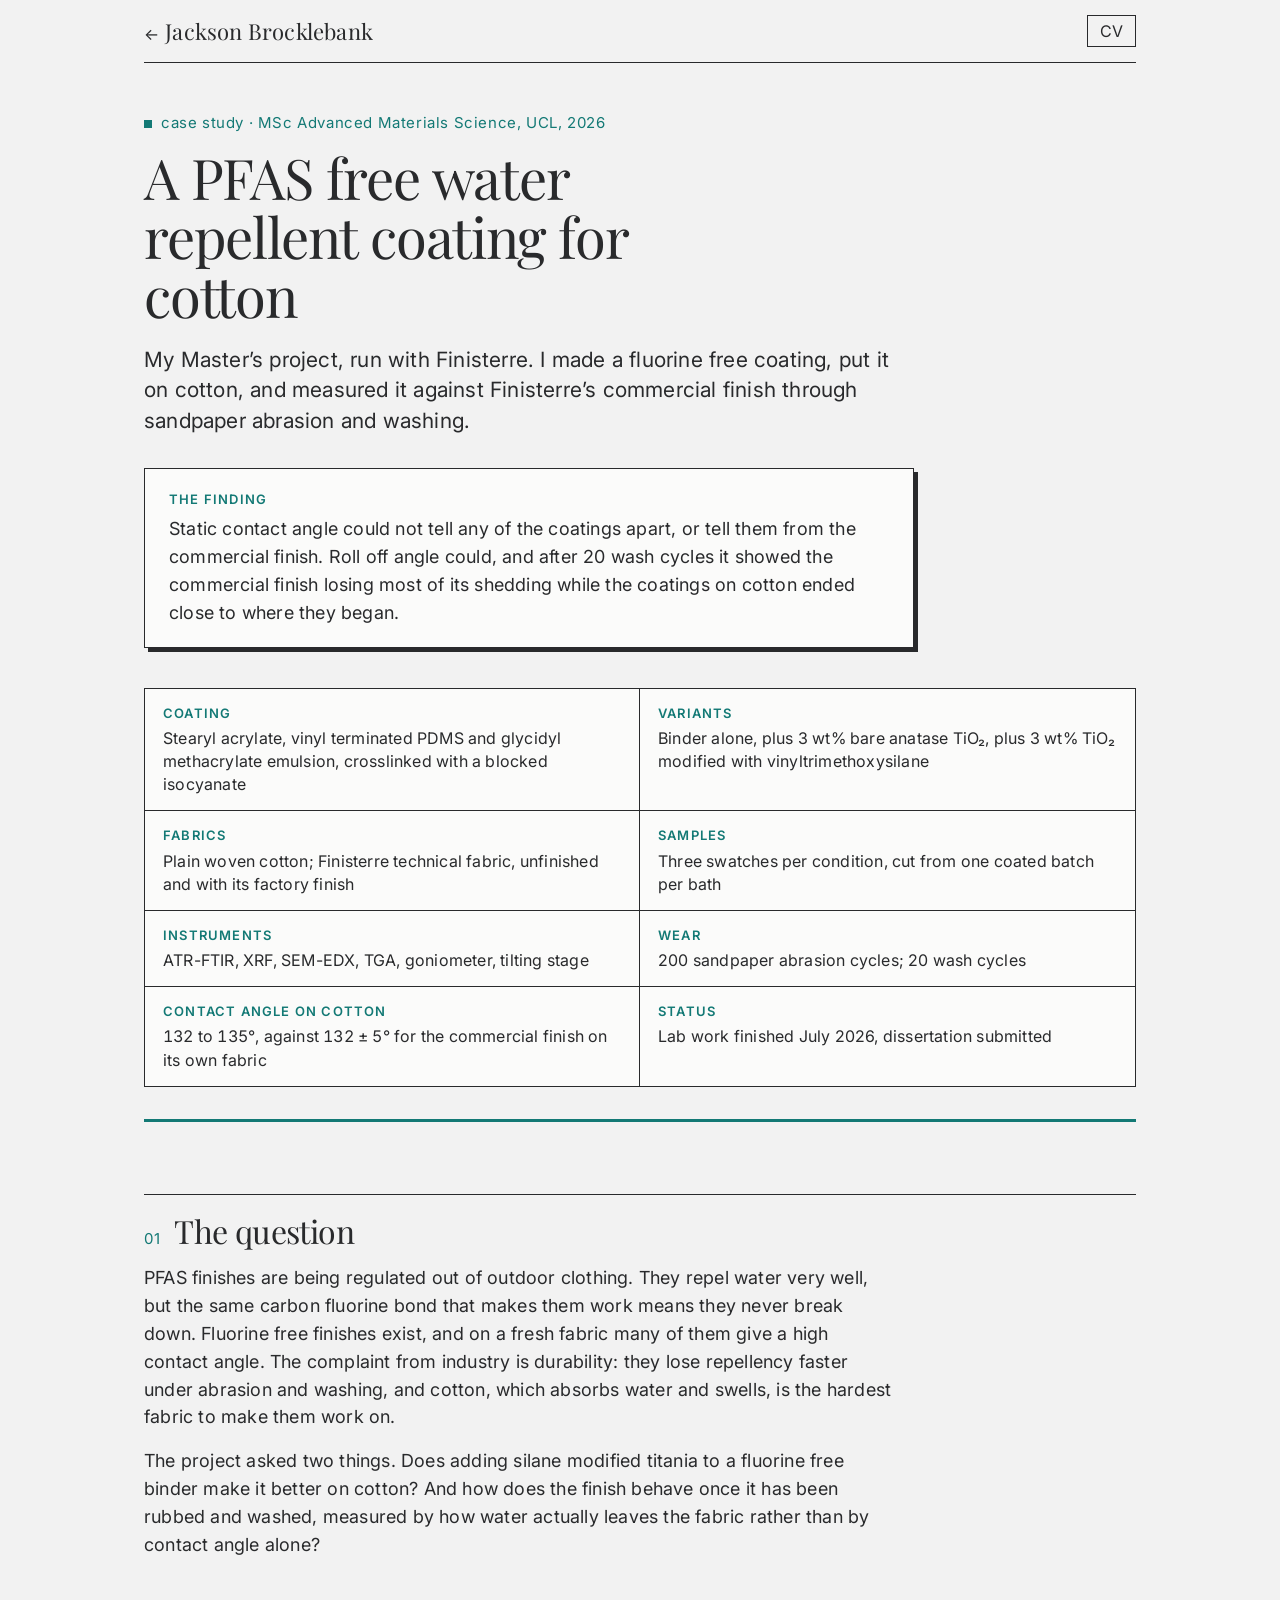
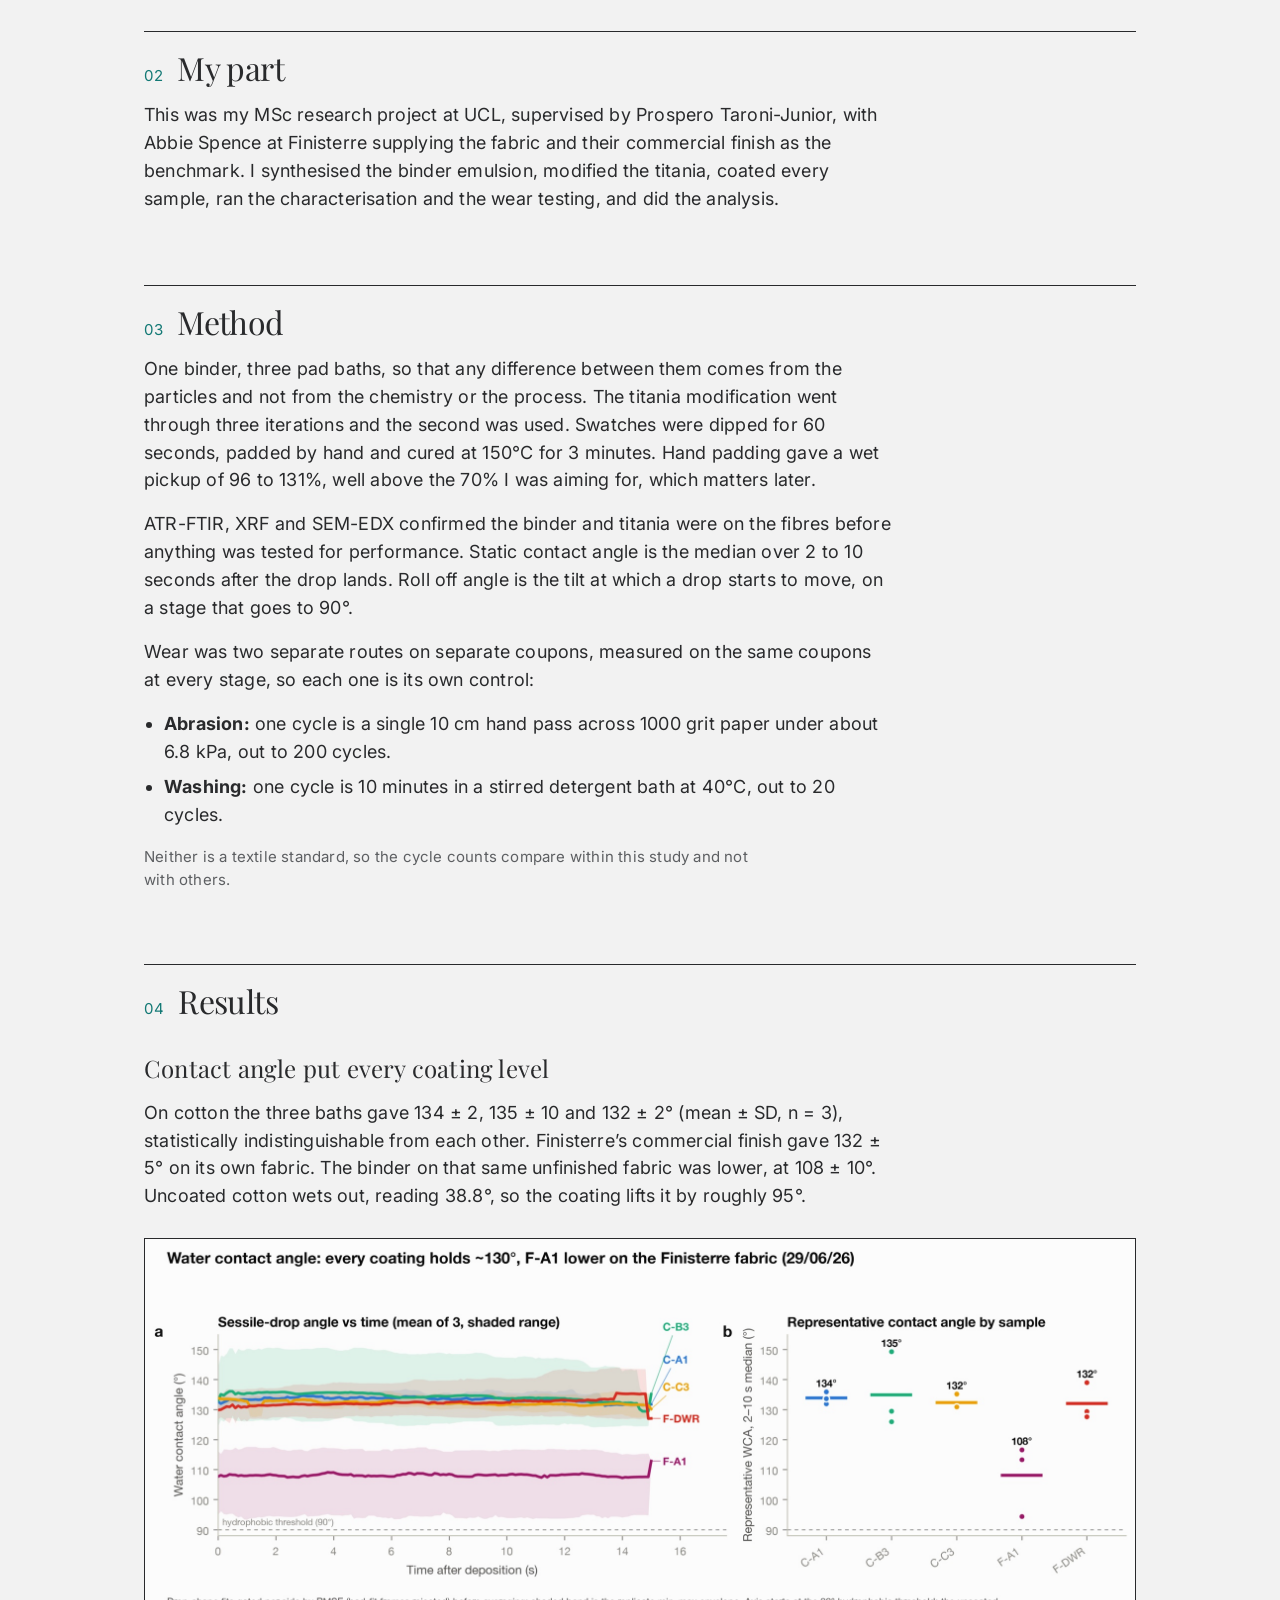
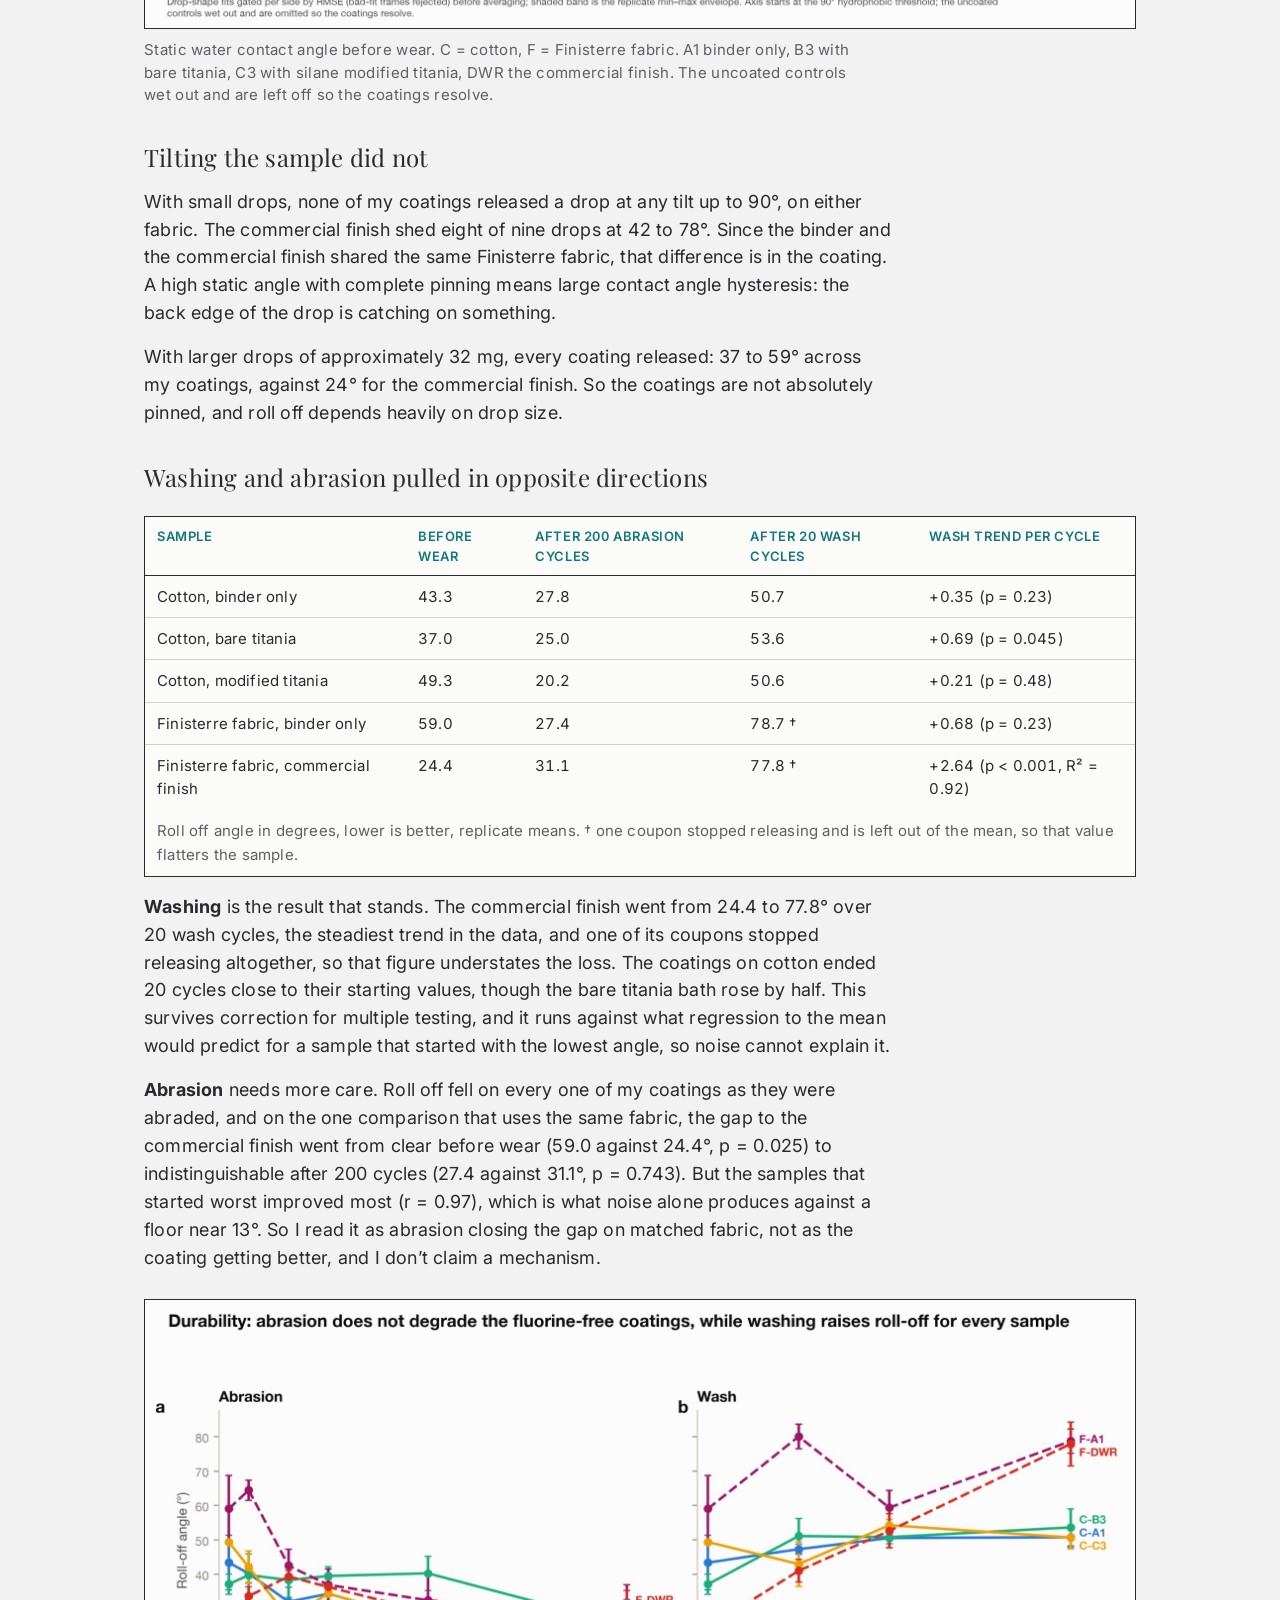
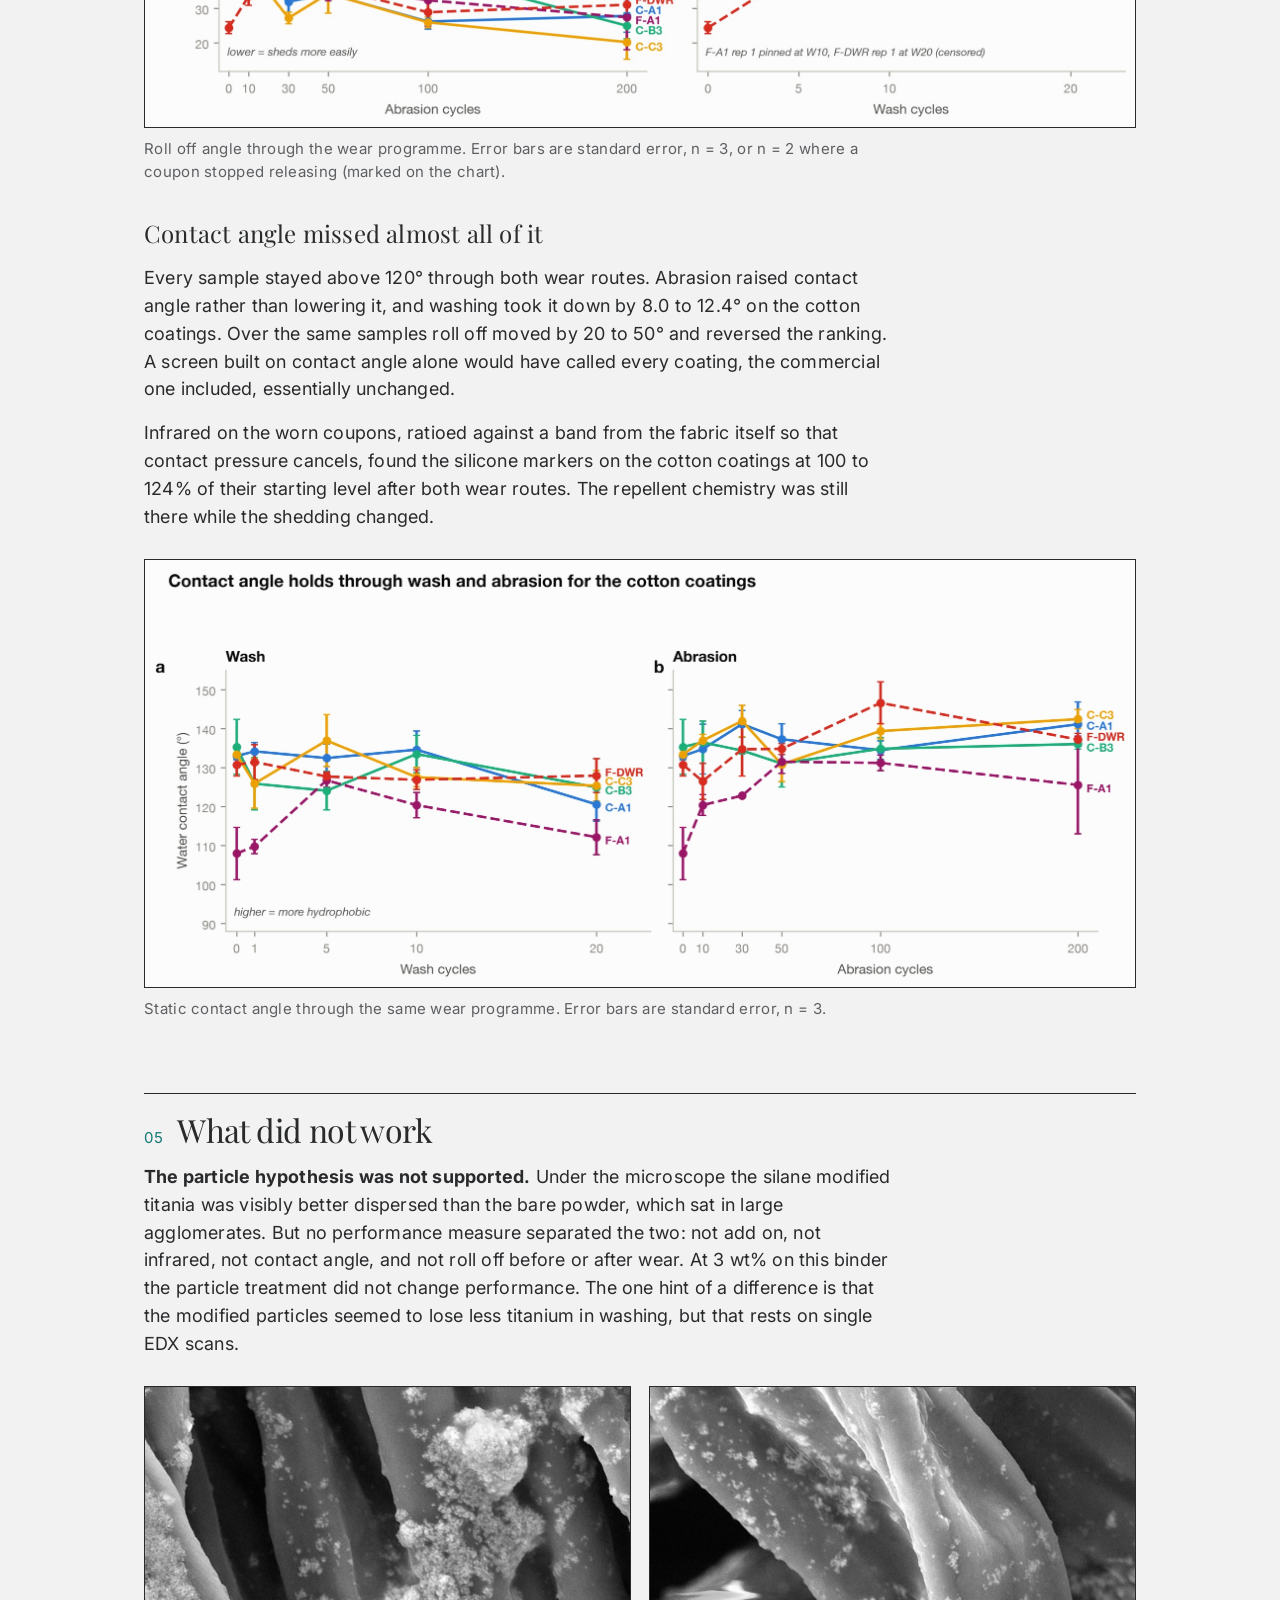
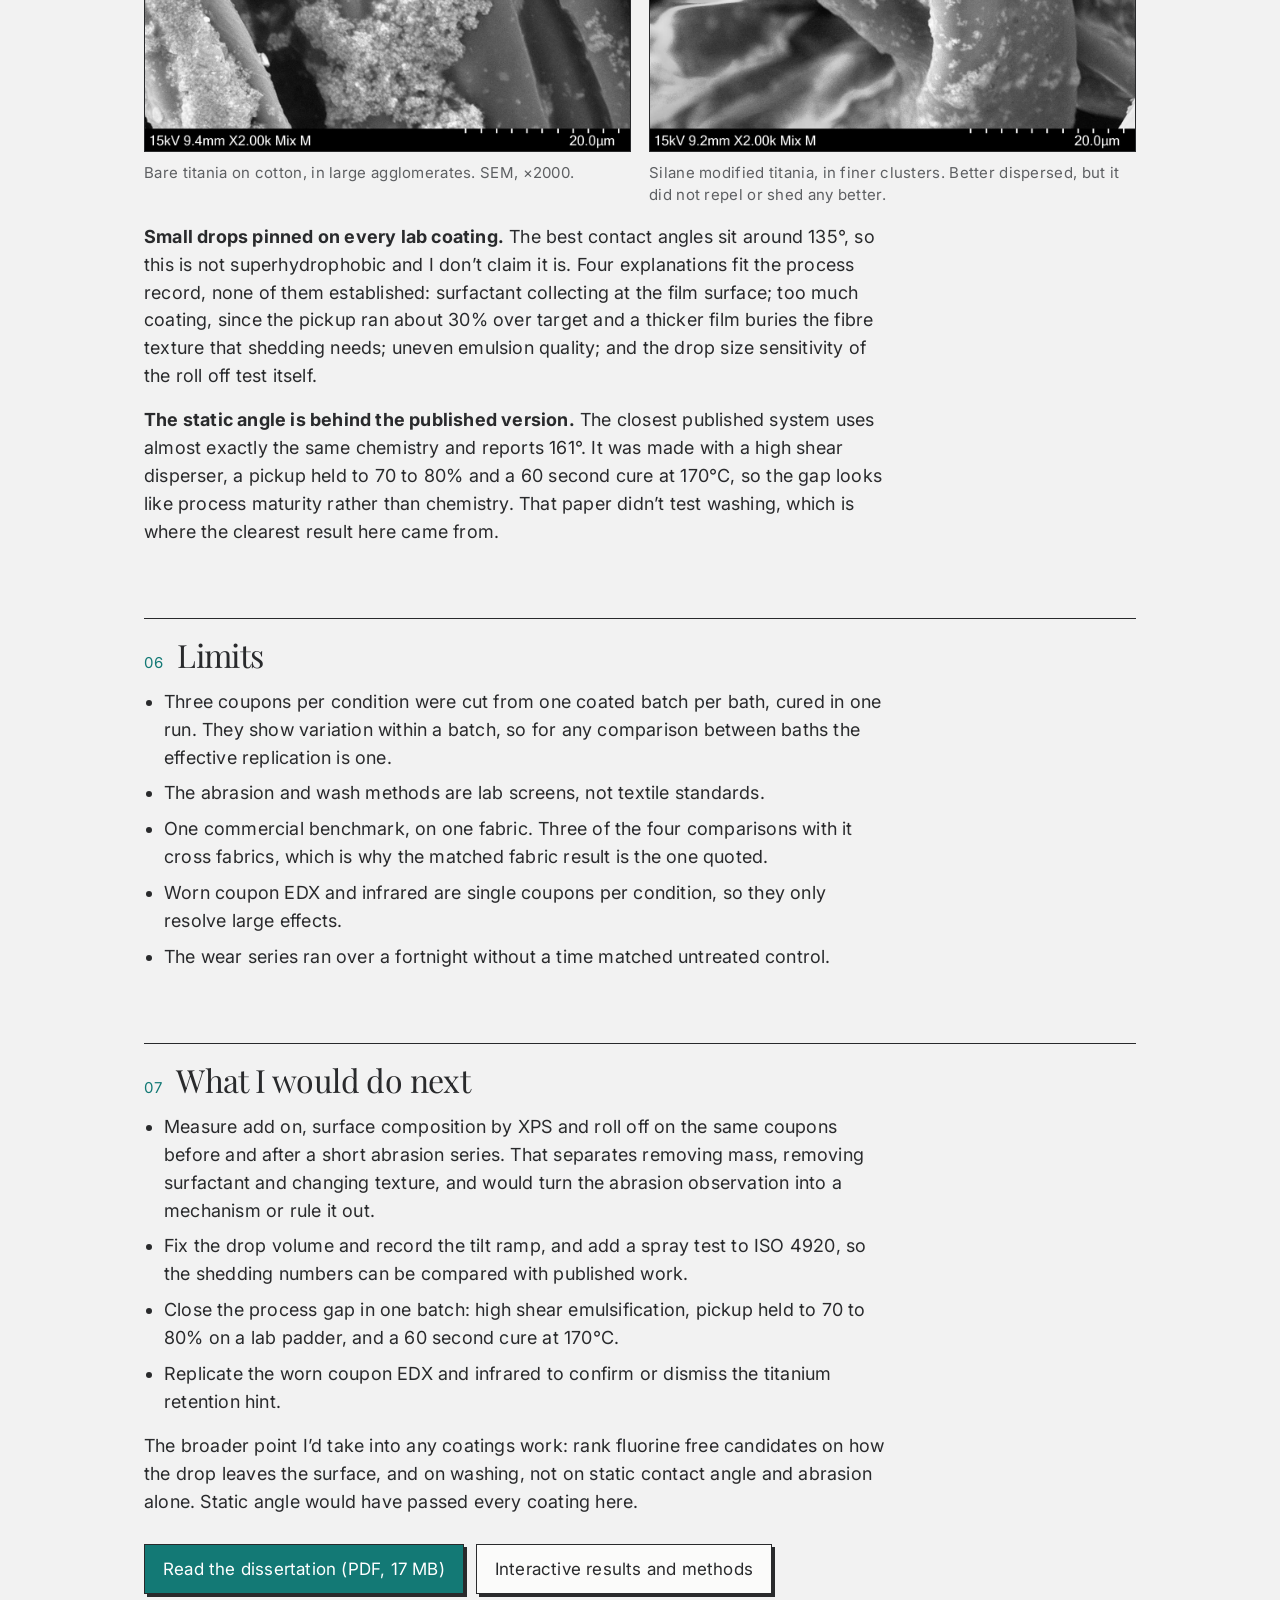
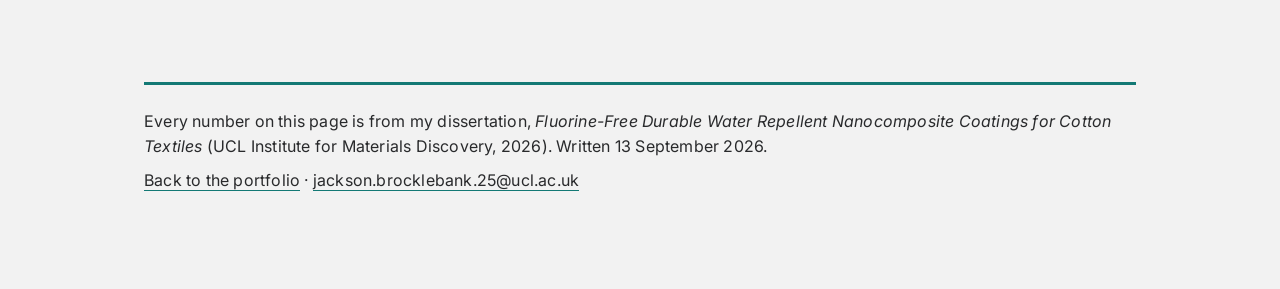
==== work/pfas-coating/index.html @ 1c26ea72 "Write up the coating as a case study, with every number from the dissertation A new page at work/pfa" ====
<!doctype html>
<html lang="en-GB">
<head>
<meta charset="utf-8">
<meta name="viewport" content="width=device-width, initial-scale=1">
<title>A PFAS free water repellent coating for cotton · Jackson Brocklebank</title>
<meta name="description" content="My MSc project at UCL with Finisterre: a fluorine free coating for cotton, measured against a commercial finish through 200 abrasion cycles and 20 wash cycles.">
<meta name="theme-color" content="#f2f2f2">
<link rel="canonical" href="https://jacksontigerb.github.io/personal-portfolio/work/pfas-coating/">
<meta property="og:type" content="article">
<meta property="og:title" content="A PFAS free water repellent coating for cotton">
<meta property="og:description" content="My MSc project at UCL with Finisterre: a fluorine free coating for cotton, measured against a commercial finish through 200 abrasion cycles and 20 wash cycles.">
<meta property="og:url" content="https://jacksontigerb.github.io/personal-portfolio/work/pfas-coating/">
<meta property="og:image" content="https://jacksontigerb.github.io/personal-portfolio/assets/pfas/c-a1-droplet.jpg">
<meta property="og:image:width" content="1200">
<meta property="og:image:height" content="630">
<meta property="og:image:alt" content="A water droplet sitting on cotton coated with the binder only bath, seen side on in the goniometer">
<meta name="twitter:card" content="summary_large_image">
<link rel="icon" href="data:image/svg+xml,<svg xmlns='http://www.w3.org/2000/svg' viewBox='0 0 64 64'><rect width='64' height='64' fill='%23292a2c'/><text x='32' y='47' font-family='Georgia,serif' font-size='42' font-style='italic' text-anchor='middle' fill='%23f2f2f2'>J</text></svg>">
<link rel="preconnect" href="https://fonts.googleapis.com">
<link rel="preconnect" href="https://fonts.gstatic.com" crossorigin>
<link href="https://fonts.googleapis.com/css2?family=Playfair+Display:ital@0;1&family=Inter:wght@400;600&display=swap" rel="stylesheet">
<style>
:root{
  --ink:#292a2c;--vellum:#f2f2f2;--paper:#fbfbfa;--muted:#5d5f62;
  --accent:#137975;
  --ogg:'Playfair Display', Georgia, serif;
  --sans:'Inter', ui-sans-serif, system-ui, -apple-system, sans-serif;
  --margin:64px;
}
*{margin:0;padding:0;box-sizing:border-box;}
html{scroll-behavior:smooth;}
body{background:var(--vellum);color:var(--ink);font-family:var(--sans);font-size:18px;line-height:1.55;letter-spacing:0.2px;-webkit-font-smoothing:antialiased;}
img{max-width:100%;height:auto;display:block;}
a{color:var(--ink);text-decoration:none;border-bottom:1px solid var(--accent);}
a:hover{border-bottom-width:2px;}
a:focus-visible{outline:2px solid var(--ink);outline-offset:3px;}
.page{max-width:1120px;margin:0 auto;padding:0 var(--margin) 96px;}

nav{position:sticky;top:0;z-index:10;display:flex;align-items:center;justify-content:space-between;gap:16px;padding:14px 0;background:var(--vellum);border-bottom:1px solid var(--ink);}
nav .back{font-family:var(--ogg);font-size:22px;border:0;}
nav .back span{font-family:var(--sans);font-size:16px;margin-right:6px;}
nav .cv{font-size:16px;border:1px solid var(--ink);padding:3px 12px;}
nav .cv:hover{background:var(--ink);color:var(--vellum);}

header{padding:48px 0 32px;border-bottom:3px solid var(--accent);}
.eyebrow{font-size:15px;letter-spacing:0.6px;color:var(--accent);display:block;margin-bottom:14px;}
.eyebrow::before{content:"";display:inline-block;width:8px;height:8px;margin-right:9px;background:var(--accent);}
h1{font-family:var(--ogg);font-weight:400;font-size:clamp(34px,5vw,56px);line-height:1.05;letter-spacing:-1.2px;max-width:18ch;}
.standfirst{font-size:21px;line-height:1.45;max-width:58ch;margin-top:20px;}

/* the one line that matters, stated first */
.finding{margin-top:32px;padding:20px 24px;border:1px solid var(--ink);background:var(--paper);box-shadow:4px 4px 0 0 var(--ink);max-width:70ch;}
.finding .k{font-size:13px;font-weight:600;letter-spacing:1.2px;text-transform:uppercase;color:var(--accent);display:block;margin-bottom:6px;}

/* spec card: the character sheet idea, carrying real parameters */
.spec{margin-top:40px;border:1px solid var(--ink);display:grid;grid-template-columns:repeat(2,minmax(0,1fr));background:var(--paper);}
.spec div{padding:14px 18px;border-bottom:1px solid var(--ink);}
.spec div:nth-child(odd){border-right:1px solid var(--ink);}
.spec div:nth-last-child(-n+2){border-bottom:0;}
.spec dt{font-size:13px;font-weight:600;letter-spacing:1.2px;text-transform:uppercase;color:var(--accent);}
.spec dd{margin-top:4px;font-size:16px;line-height:1.45;}

section{margin-top:72px;scroll-margin-top:72px;}
h2{font-family:var(--ogg);font-weight:400;font-size:32px;line-height:1.1;letter-spacing:-0.6px;padding-top:18px;border-top:1px solid var(--ink);display:flex;gap:14px;align-items:baseline;}
h2 .n{font-family:var(--sans);font-size:15px;letter-spacing:0.6px;color:var(--accent);}
h3{font-family:var(--ogg);font-weight:400;font-size:24px;line-height:1.2;margin-top:36px;}
section p{max-width:68ch;margin-top:16px;}
section ul{max-width:68ch;margin-top:16px;padding-left:20px;}
section li{margin-top:8px;}
.num{font-variant-numeric:tabular-nums;}

figure{margin-top:28px;}
figure img{border:1px solid var(--ink);background:#fff;width:100%;}
figcaption{font-size:15px;line-height:1.5;letter-spacing:0.3px;color:var(--muted);margin-top:10px;max-width:80ch;}
.pair{display:grid;grid-template-columns:1fr 1fr;gap:18px;margin-top:28px;}
.pair figure{margin-top:0;}

.table-wrap{overflow-x:auto;margin-top:24px;border:1px solid var(--ink);background:var(--paper);}
table{border-collapse:collapse;width:100%;min-width:620px;font-size:15px;font-variant-numeric:tabular-nums;}
th,td{text-align:left;padding:9px 12px;border-bottom:1px solid #cfd0d2;vertical-align:top;}
th{font-weight:600;font-size:13px;letter-spacing:0.6px;text-transform:uppercase;color:var(--accent);border-bottom:1px solid var(--ink);}
tr:last-child td{border-bottom:0;}
.note{font-size:15px;color:var(--muted);}

.links{display:flex;flex-wrap:wrap;gap:12px;margin-top:28px;}
.btn{display:inline-flex;align-items:center;font-size:17px;padding:11px 18px;border:1px solid var(--ink);background:var(--paper);box-shadow:3px 3px 0 0 var(--ink);}
.btn.solid{background:var(--accent);color:#fff;}
.btn:hover{border-bottom-width:1px;transform:translate(2px,2px);box-shadow:1px 1px 0 0 var(--ink);}

footer{margin-top:88px;padding-top:24px;border-top:3px solid var(--accent);font-size:16px;}

@media (max-width:760px){
  :root{--margin:22px;}
  body{font-size:17px;}
  .standfirst{font-size:19px;}
  .spec{grid-template-columns:1fr;}
  .spec div:nth-child(odd){border-right:0;}
  .spec div:nth-last-child(2){border-bottom:1px solid var(--ink);}
  .pair{grid-template-columns:1fr;}
  h2{font-size:27px;}
}
@media print{
  nav,.links,.btn{display:none;}
  body{background:#fff;font-size:11pt;}
  .page{max-width:none;padding:0;}
  .finding,.spec{box-shadow:none;background:#fff;}
  section{margin-top:28px;break-inside:auto;}
  figure,table,.spec{break-inside:avoid;}
  figure img{width:72%;}
  .pair{grid-template-columns:1fr 1fr;}
  h1{font-size:28pt;}
  .standfirst{font-size:13pt;}
  h2{font-size:18pt;}
  h3{font-size:14pt;margin-top:18px;}
  figcaption,.note,table{font-size:9pt;}
  a{border:0;}
  footer::after{content:"jacksontigerb.github.io/personal-portfolio/work/pfas-coating/";display:block;margin-top:6px;}
}
</style>
</head>
<body>
<div class="page">

<nav>
  <a class="back" href="../../#p-pfas"><span aria-hidden="true">&larr;</span>Jackson Brocklebank</a>
  <a class="cv" href="../../assets/Jackson-Brocklebank-CV.pdf" download="Jackson Brocklebank CV.pdf">CV</a>
</nav>

<main>
<header>
  <span class="eyebrow">case study · MSc Advanced Materials Science, UCL, 2026</span>
  <h1>A PFAS free water repellent coating for cotton</h1>
  <p class="standfirst">My Master&#8217;s project, run with Finisterre. I made a fluorine free coating, put it on cotton, and measured it against Finisterre&#8217;s commercial finish through sandpaper abrasion and washing.</p>
  <p class="finding"><span class="k">The finding</span>Static contact angle could not tell any of the coatings apart, or tell them from the commercial finish. Roll off angle could, and after 20 wash cycles it showed the commercial finish losing most of its shedding while the coatings on cotton ended close to where they began.</p>

  <dl class="spec">
    <div><dt>Coating</dt><dd>Stearyl acrylate, vinyl terminated PDMS and glycidyl methacrylate emulsion, crosslinked with a blocked isocyanate</dd></div>
    <div><dt>Variants</dt><dd>Binder alone, plus 3 wt% bare anatase TiO&#8322;, plus 3 wt% TiO&#8322; modified with vinyltrimethoxysilane</dd></div>
    <div><dt>Fabrics</dt><dd>Plain woven cotton; Finisterre technical fabric, unfinished and with its factory finish</dd></div>
    <div><dt>Samples</dt><dd>Three swatches per condition, cut from one coated batch per bath</dd></div>
    <div><dt>Instruments</dt><dd>ATR-FTIR, XRF, SEM-EDX, TGA, goniometer, tilting stage</dd></div>
    <div><dt>Wear</dt><dd>200 sandpaper abrasion cycles; 20 wash cycles</dd></div>
    <div><dt>Contact angle on cotton</dt><dd class="num">132 to 135&deg;, against 132 &plusmn; 5&deg; for the commercial finish on its own fabric</dd></div>
    <div><dt>Status</dt><dd>Lab work finished July 2026, dissertation submitted</dd></div>
  </dl>
</header>

<section id="question">
  <h2><span class="n">01</span>The question</h2>
  <p>PFAS finishes are being regulated out of outdoor clothing. They repel water very well, but the same carbon fluorine bond that makes them work means they never break down. Fluorine free finishes exist, and on a fresh fabric many of them give a high contact angle. The complaint from industry is durability: they lose repellency faster under abrasion and washing, and cotton, which absorbs water and swells, is the hardest fabric to make them work on.</p>
  <p>The project asked two things. Does adding silane modified titania to a fluorine free binder make it better on cotton? And how does the finish behave once it has been rubbed and washed, measured by how water actually leaves the fabric rather than by contact angle alone?</p>
</section>

<section id="part">
  <h2><span class="n">02</span>My part</h2>
  <p>This was my MSc research project at UCL, supervised by Prospero Taroni-Junior, with Abbie Spence at Finisterre supplying the fabric and their commercial finish as the benchmark. I synthesised the binder emulsion, modified the titania, coated every sample, ran the characterisation and the wear testing, and did the analysis.</p>
</section>

<section id="method">
  <h2><span class="n">03</span>Method</h2>
  <p>One binder, three pad baths, so that any difference between them comes from the particles and not from the chemistry or the process. The titania modification went through three iterations and the second was used. Swatches were dipped for 60 seconds, padded by hand and cured at 150&deg;C for 3 minutes. Hand padding gave a wet pickup of 96 to 131%, well above the 70% I was aiming for, which matters later.</p>
  <p>ATR-FTIR, XRF and SEM-EDX confirmed the binder and titania were on the fibres before anything was tested for performance. Static contact angle is the median over 2 to 10 seconds after the drop lands. Roll off angle is the tilt at which a drop starts to move, on a stage that goes to 90&deg;.</p>
  <p>Wear was two separate routes on separate coupons, measured on the same coupons at every stage, so each one is its own control:</p>
  <ul>
    <li><strong>Abrasion:</strong> one cycle is a single 10 cm hand pass across 1000 grit paper under about 6.8 kPa, out to 200 cycles.</li>
    <li><strong>Washing:</strong> one cycle is 10 minutes in a stirred detergent bath at 40&deg;C, out to 20 cycles.</li>
  </ul>
  <p class="note">Neither is a textile standard, so the cycle counts compare within this study and not with others.</p>
</section>

<section id="results">
  <h2><span class="n">04</span>Results</h2>

  <h3>Contact angle put every coating level</h3>
  <p>On cotton the three baths gave 134 &plusmn; 2, 135 &plusmn; 10 and 132 &plusmn; 2&deg; (mean &plusmn; SD, n = 3), statistically indistinguishable from each other. Finisterre&#8217;s commercial finish gave 132 &plusmn; 5&deg; on its own fabric. The binder on that same unfinished fabric was lower, at 108 &plusmn; 10&deg;. Uncoated cotton wets out, reading 38.8&deg;, so the coating lifts it by roughly 95&deg;.</p>
  <figure>
    <img loading="lazy" decoding="async" width="2000" height="786" src="../../assets/pfas/wca-baseline.jpg" alt="Two panel chart. Contact angle against time stays flat near 130 degrees for all three cotton coatings and the commercial finish, and near 108 degrees for the binder on Finisterre fabric. The right panel shows representative angles of 134, 135, 132, 108 and 132 degrees.">
    <figcaption>Static water contact angle before wear. C = cotton, F = Finisterre fabric. A1 binder only, B3 with bare titania, C3 with silane modified titania, DWR the commercial finish. The uncoated controls wet out and are left off so the coatings resolve.</figcaption>
  </figure>

  <h3>Tilting the sample did not</h3>
  <p>With small drops, none of my coatings released a drop at any tilt up to 90&deg;, on either fabric. The commercial finish shed eight of nine drops at 42 to 78&deg;. Since the binder and the commercial finish shared the same Finisterre fabric, that difference is in the coating. A high static angle with complete pinning means large contact angle hysteresis: the back edge of the drop is catching on something.</p>
  <p>With larger drops of approximately 32 mg, every coating released: 37 to 59&deg; across my coatings, against 24&deg; for the commercial finish. So the coatings are not absolutely pinned, and roll off depends heavily on drop size.</p>

  <h3>Washing and abrasion pulled in opposite directions</h3>
  <div class="table-wrap">
    <table>
      <caption class="note" style="caption-side:bottom;text-align:left;padding:10px 12px;">Roll off angle in degrees, lower is better, replicate means. &dagger; one coupon stopped releasing and is left out of the mean, so that value flatters the sample.</caption>
      <thead><tr><th>Sample</th><th>Before wear</th><th>After 200 abrasion cycles</th><th>After 20 wash cycles</th><th>Wash trend per cycle</th></tr></thead>
      <tbody>
        <tr><td>Cotton, binder only</td><td>43.3</td><td>27.8</td><td>50.7</td><td>+0.35 (p = 0.23)</td></tr>
        <tr><td>Cotton, bare titania</td><td>37.0</td><td>25.0</td><td>53.6</td><td>+0.69 (p = 0.045)</td></tr>
        <tr><td>Cotton, modified titania</td><td>49.3</td><td>20.2</td><td>50.6</td><td>+0.21 (p = 0.48)</td></tr>
        <tr><td>Finisterre fabric, binder only</td><td>59.0</td><td>27.4</td><td>78.7 &dagger;</td><td>+0.68 (p = 0.23)</td></tr>
        <tr><td>Finisterre fabric, commercial finish</td><td>24.4</td><td>31.1</td><td>77.8 &dagger;</td><td>+2.64 (p &lt; 0.001, R&sup2; = 0.92)</td></tr>
      </tbody>
    </table>
  </div>
  <p><strong>Washing</strong> is the result that stands. The commercial finish went from 24.4 to 77.8&deg; over 20 wash cycles, the steadiest trend in the data, and one of its coupons stopped releasing altogether, so that figure understates the loss. The coatings on cotton ended 20 cycles close to their starting values, though the bare titania bath rose by half. This survives correction for multiple testing, and it runs against what regression to the mean would predict for a sample that started with the lowest angle, so noise cannot explain it.</p>
  <p><strong>Abrasion</strong> needs more care. Roll off fell on every one of my coatings as they were abraded, and on the one comparison that uses the same fabric, the gap to the commercial finish went from clear before wear (59.0 against 24.4&deg;, p = 0.025) to indistinguishable after 200 cycles (27.4 against 31.1&deg;, p = 0.743). But the samples that started worst improved most (r = 0.97), which is what noise alone produces against a floor near 13&deg;. So I read it as abrasion closing the gap on matched fabric, not as the coating getting better, and I don&#8217;t claim a mechanism.</p>
  <figure>
    <img loading="lazy" decoding="async" width="2000" height="862" src="../../assets/pfas/durability-rolloff.jpg" alt="Two panel chart of roll off angle. Under abrasion the lab coatings fall towards 20 to 30 degrees while the commercial finish stays near 25 to 31. Under washing every sample rises, the commercial finish most steeply from 24 to 78 degrees.">
    <figcaption>Roll off angle through the wear programme. Error bars are standard error, n = 3, or n = 2 where a coupon stopped releasing (marked on the chart).</figcaption>
  </figure>

  <h3>Contact angle missed almost all of it</h3>
  <p>Every sample stayed above 120&deg; through both wear routes. Abrasion raised contact angle rather than lowering it, and washing took it down by 8.0 to 12.4&deg; on the cotton coatings. Over the same samples roll off moved by 20 to 50&deg; and reversed the ranking. A screen built on contact angle alone would have called every coating, the commercial one included, essentially unchanged.</p>
  <p>Infrared on the worn coupons, ratioed against a band from the fabric itself so that contact pressure cancels, found the silicone markers on the cotton coatings at 100 to 124% of their starting level after both wear routes. The repellent chemistry was still there while the shedding changed.</p>
  <figure>
    <img loading="lazy" decoding="async" width="2000" height="863" src="../../assets/pfas/durability-wca.jpg" alt="Two panel chart of static contact angle through washing and abrasion. All samples stay between about 110 and 145 degrees throughout.">
    <figcaption>Static contact angle through the same wear programme. Error bars are standard error, n = 3.</figcaption>
  </figure>
</section>

<section id="didnt-work">
  <h2><span class="n">05</span>What did not work</h2>
  <p><strong>The particle hypothesis was not supported.</strong> Under the microscope the silane modified titania was visibly better dispersed than the bare powder, which sat in large agglomerates. But no performance measure separated the two: not add on, not infrared, not contact angle, and not roll off before or after wear. At 3 wt% on this binder the particle treatment did not change performance. The one hint of a difference is that the modified particles seemed to lose less titanium in washing, but that rests on single EDX scans.</p>
  <div class="pair">
    <figure>
      <img loading="lazy" decoding="async" width="1200" height="900" src="../../assets/sem-clumped.jpg" alt="SEM image of unmodified titanium dioxide sitting in large clumps on the fibres">
      <figcaption>Bare titania on cotton, in large agglomerates. SEM, &times;2000.</figcaption>
    </figure>
    <figure>
      <img loading="lazy" decoding="async" width="1200" height="900" src="../../assets/sem-dispersed.jpg" alt="SEM image of surface modified titanium dioxide in finer clusters across the fibres">
      <figcaption>Silane modified titania, in finer clusters. Better dispersed, but it did not repel or shed any better.</figcaption>
    </figure>
  </div>
  <p><strong>Small drops pinned on every lab coating.</strong> The best contact angles sit around 135&deg;, so this is not superhydrophobic and I don&#8217;t claim it is. Four explanations fit the process record, none of them established: surfactant collecting at the film surface; too much coating, since the pickup ran about 30% over target and a thicker film buries the fibre texture that shedding needs; uneven emulsion quality; and the drop size sensitivity of the roll off test itself.</p>
  <p><strong>The static angle is behind the published version.</strong> The closest published system uses almost exactly the same chemistry and reports 161&deg;. It was made with a high shear disperser, a pickup held to 70 to 80% and a 60 second cure at 170&deg;C, so the gap looks like process maturity rather than chemistry. That paper didn&#8217;t test washing, which is where the clearest result here came from.</p>
</section>

<section id="limits">
  <h2><span class="n">06</span>Limits</h2>
  <ul>
    <li>Three coupons per condition were cut from one coated batch per bath, cured in one run. They show variation within a batch, so for any comparison between baths the effective replication is one.</li>
    <li>The abrasion and wash methods are lab screens, not textile standards.</li>
    <li>One commercial benchmark, on one fabric. Three of the four comparisons with it cross fabrics, which is why the matched fabric result is the one quoted.</li>
    <li>Worn coupon EDX and infrared are single coupons per condition, so they only resolve large effects.</li>
    <li>The wear series ran over a fortnight without a time matched untreated control.</li>
  </ul>
</section>

<section id="next">
  <h2><span class="n">07</span>What I would do next</h2>
  <ul>
    <li>Measure add on, surface composition by XPS and roll off on the same coupons before and after a short abrasion series. That separates removing mass, removing surfactant and changing texture, and would turn the abrasion observation into a mechanism or rule it out.</li>
    <li>Fix the drop volume and record the tilt ramp, and add a spray test to ISO 4920, so the shedding numbers can be compared with published work.</li>
    <li>Close the process gap in one batch: high shear emulsification, pickup held to 70 to 80% on a lab padder, and a 60 second cure at 170&deg;C.</li>
    <li>Replicate the worn coupon EDX and infrared to confirm or dismiss the titanium retention hint.</li>
  </ul>
  <p>The broader point I&#8217;d take into any coatings work: rank fluorine free candidates on how the drop leaves the surface, and on washing, not on static contact angle and abrasion alone. Static angle would have passed every coating here.</p>
  <div class="links">
    <a class="btn solid" href="https://jacksontigerb.github.io/fluorine-free-DWR/assets/docs/brocklebank-2026-fluorine-free-dwr-dissertation.pdf">Read the dissertation (PDF, 17 MB)</a>
    <a class="btn" href="https://jacksontigerb.github.io/fluorine-free-DWR/results.html">Interactive results and methods</a>
  </div>
</section>
</main>

<footer>
  <p>Every number on this page is from my dissertation, <em>Fluorine-Free Durable Water Repellent Nanocomposite Coatings for Cotton Textiles</em> (UCL Institute for Materials Discovery, 2026). Written 13 September 2026.</p>
  <p style="margin-top:10px;"><a href="../../">Back to the portfolio</a> · <a href="mailto:jackson.brocklebank.25@ucl.ac.uk?subject=PFAS%20coating%20case%20study">jackson.brocklebank.25@ucl.ac.uk</a></p>
</footer>

</div>
</body>
</html>
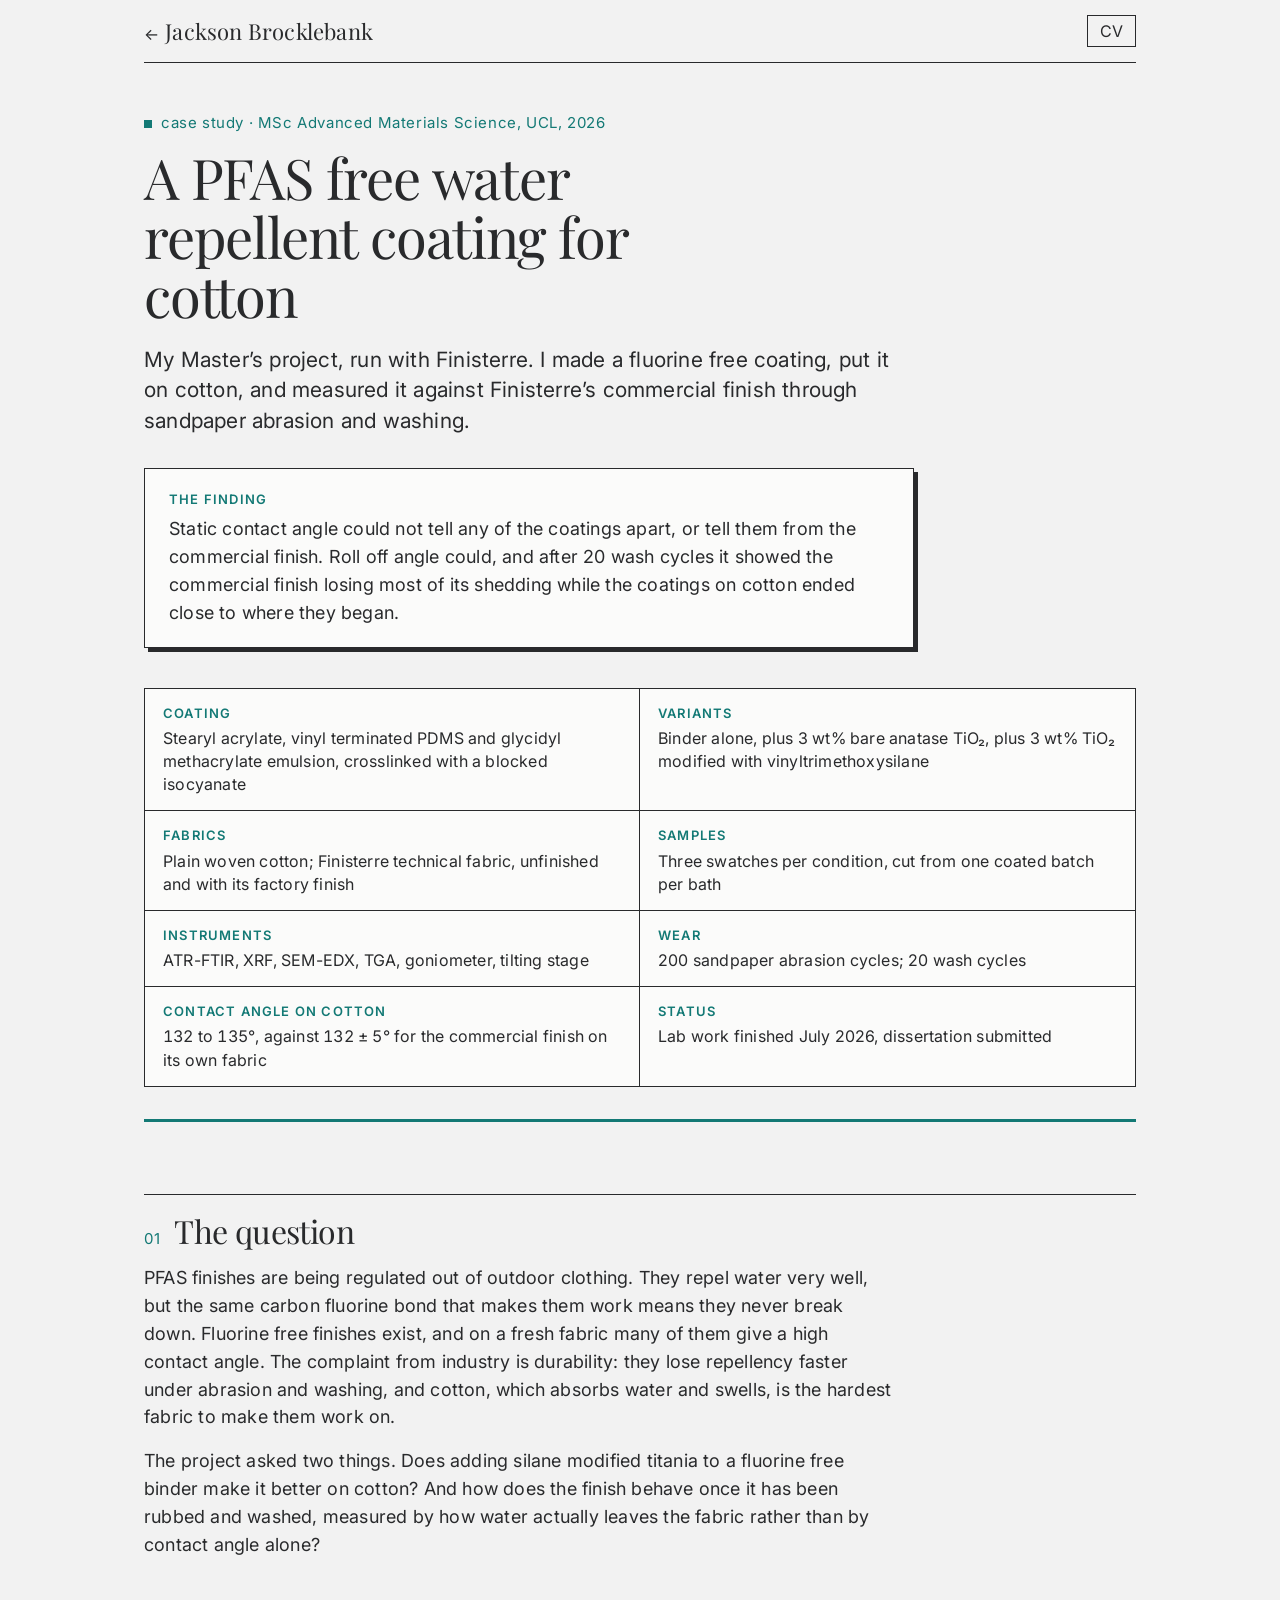
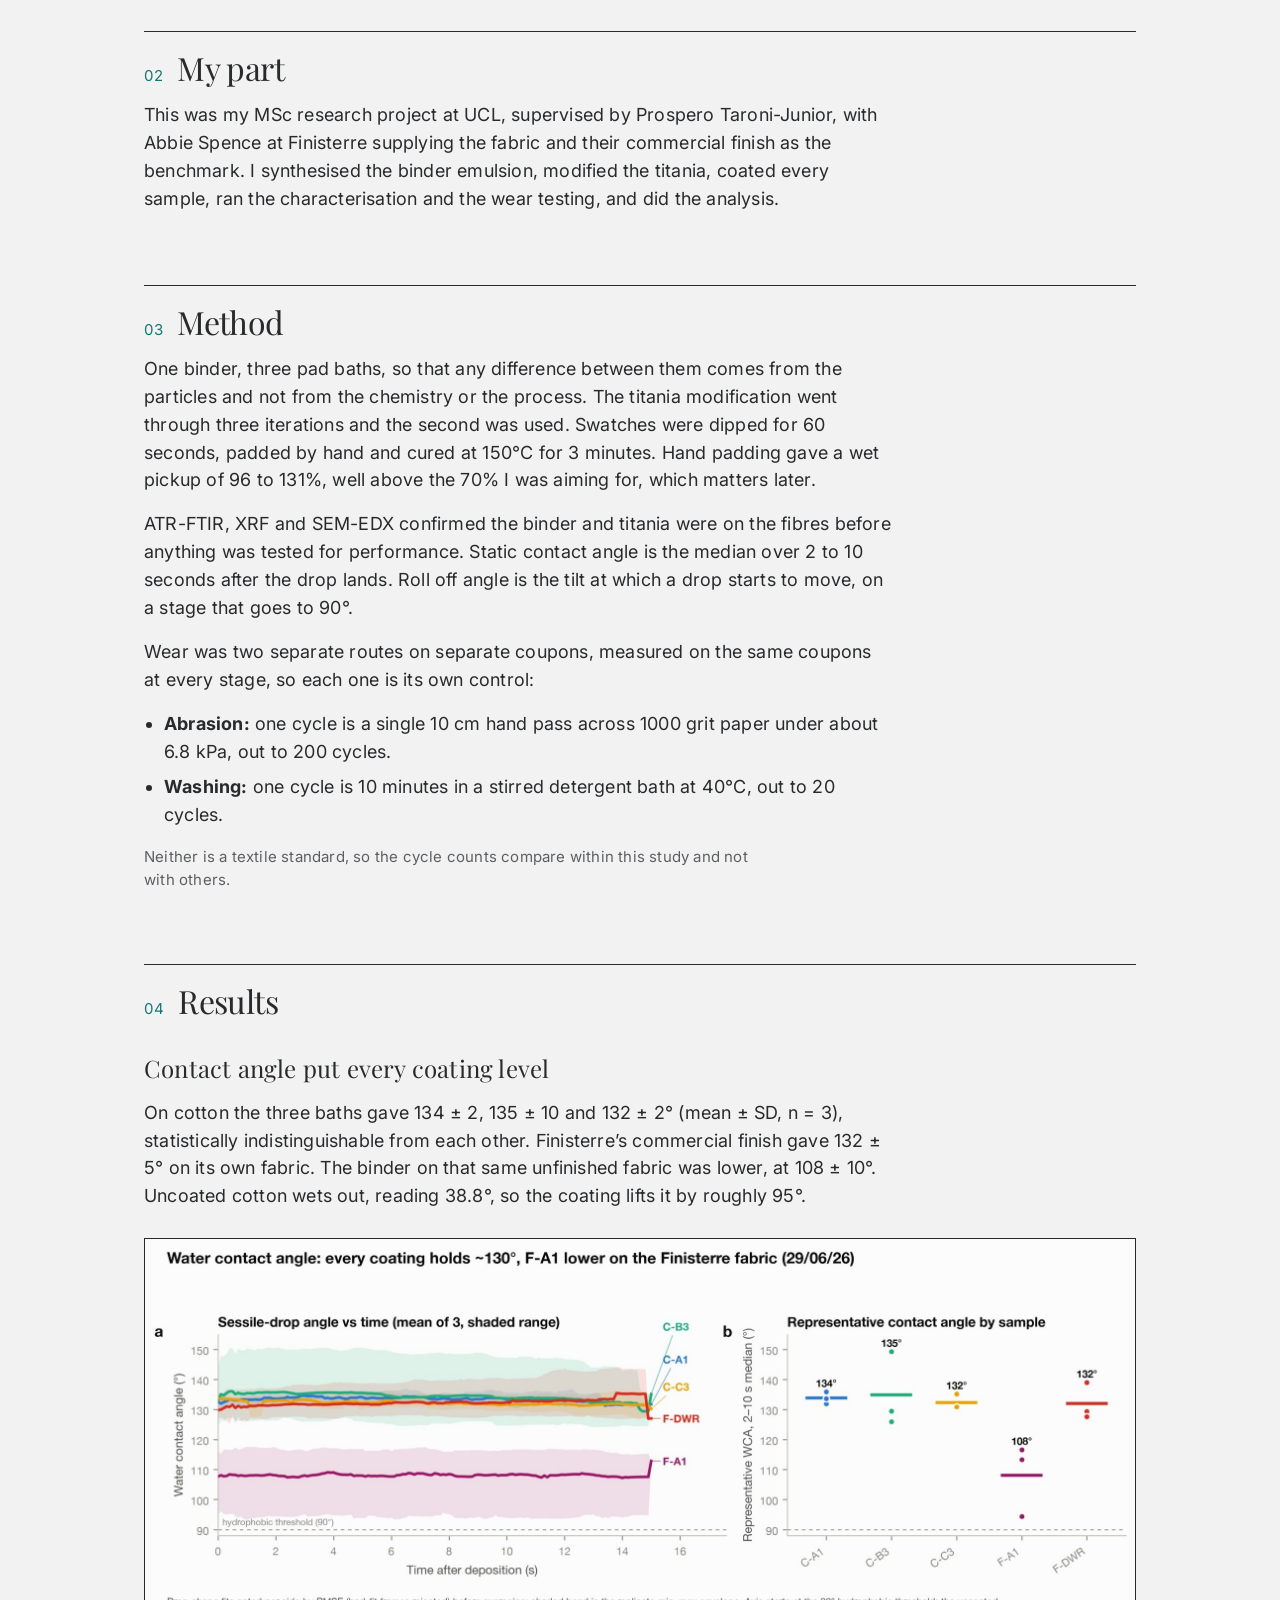
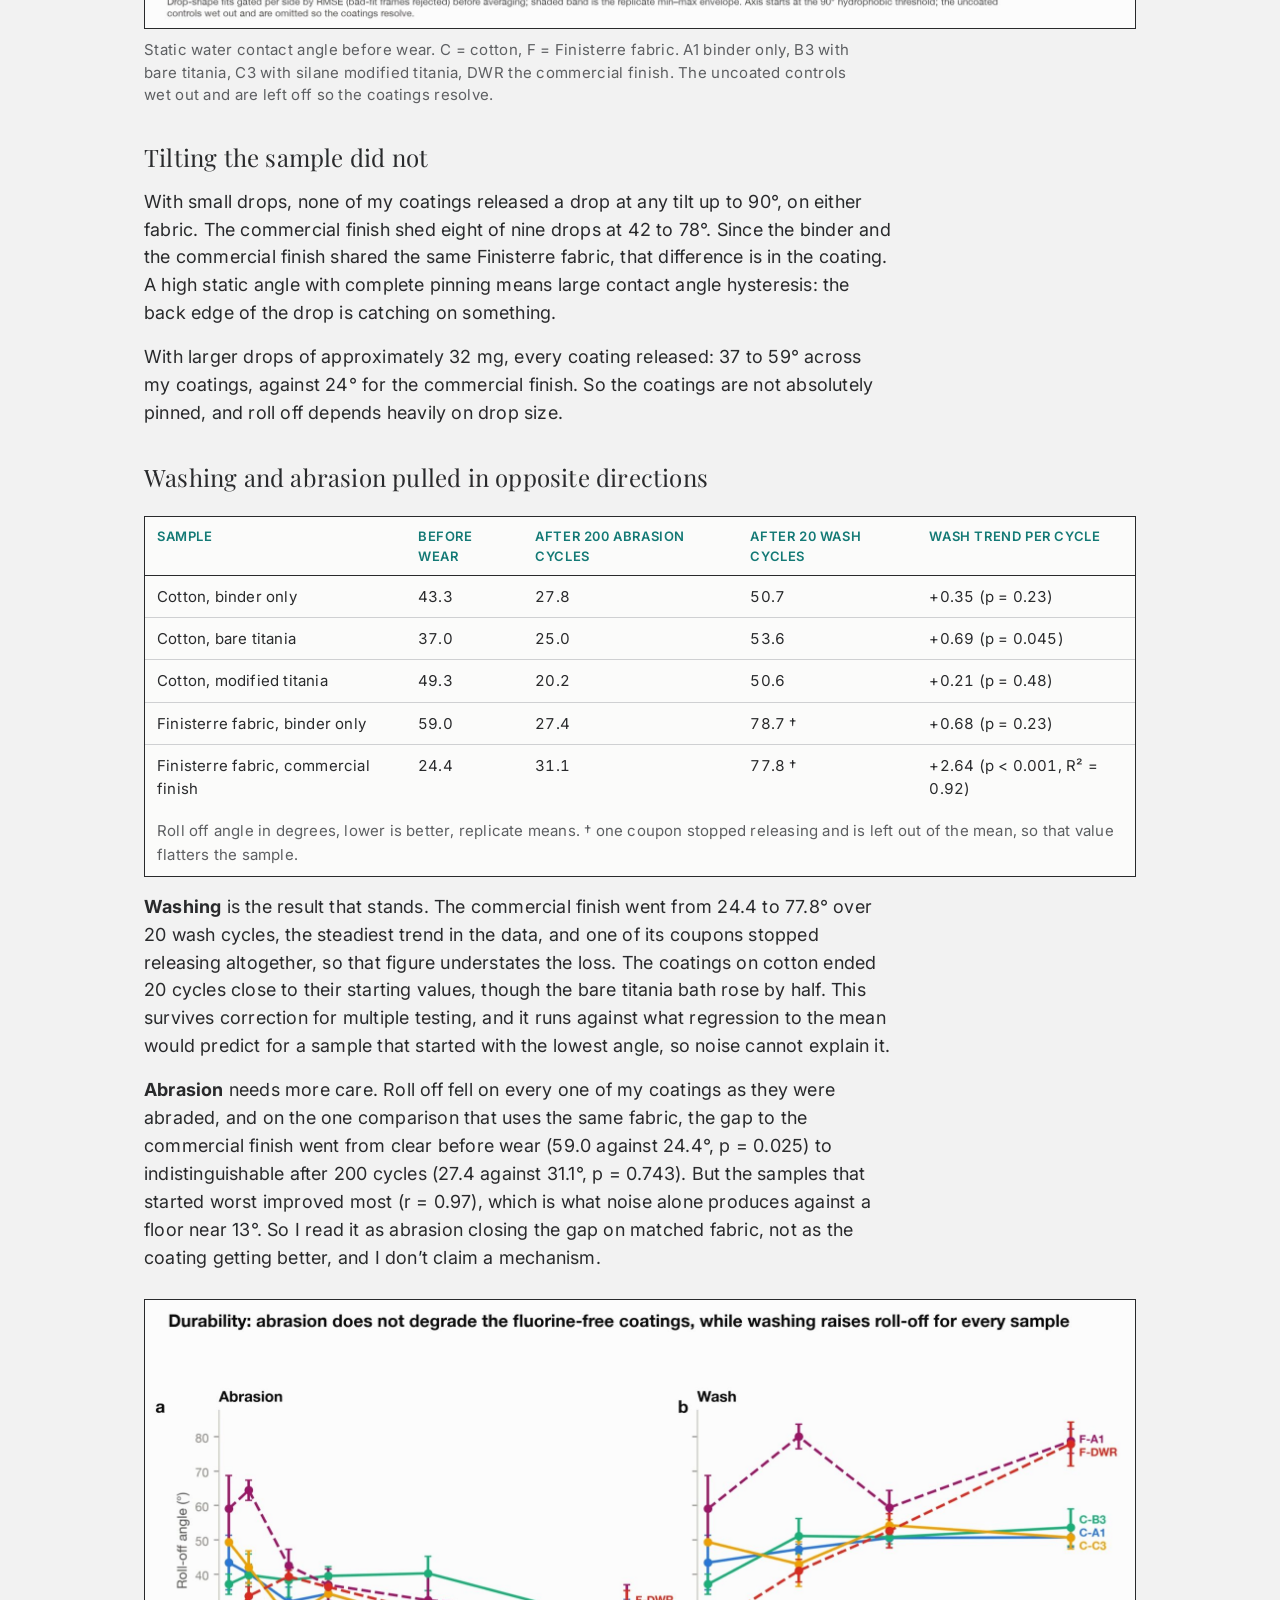
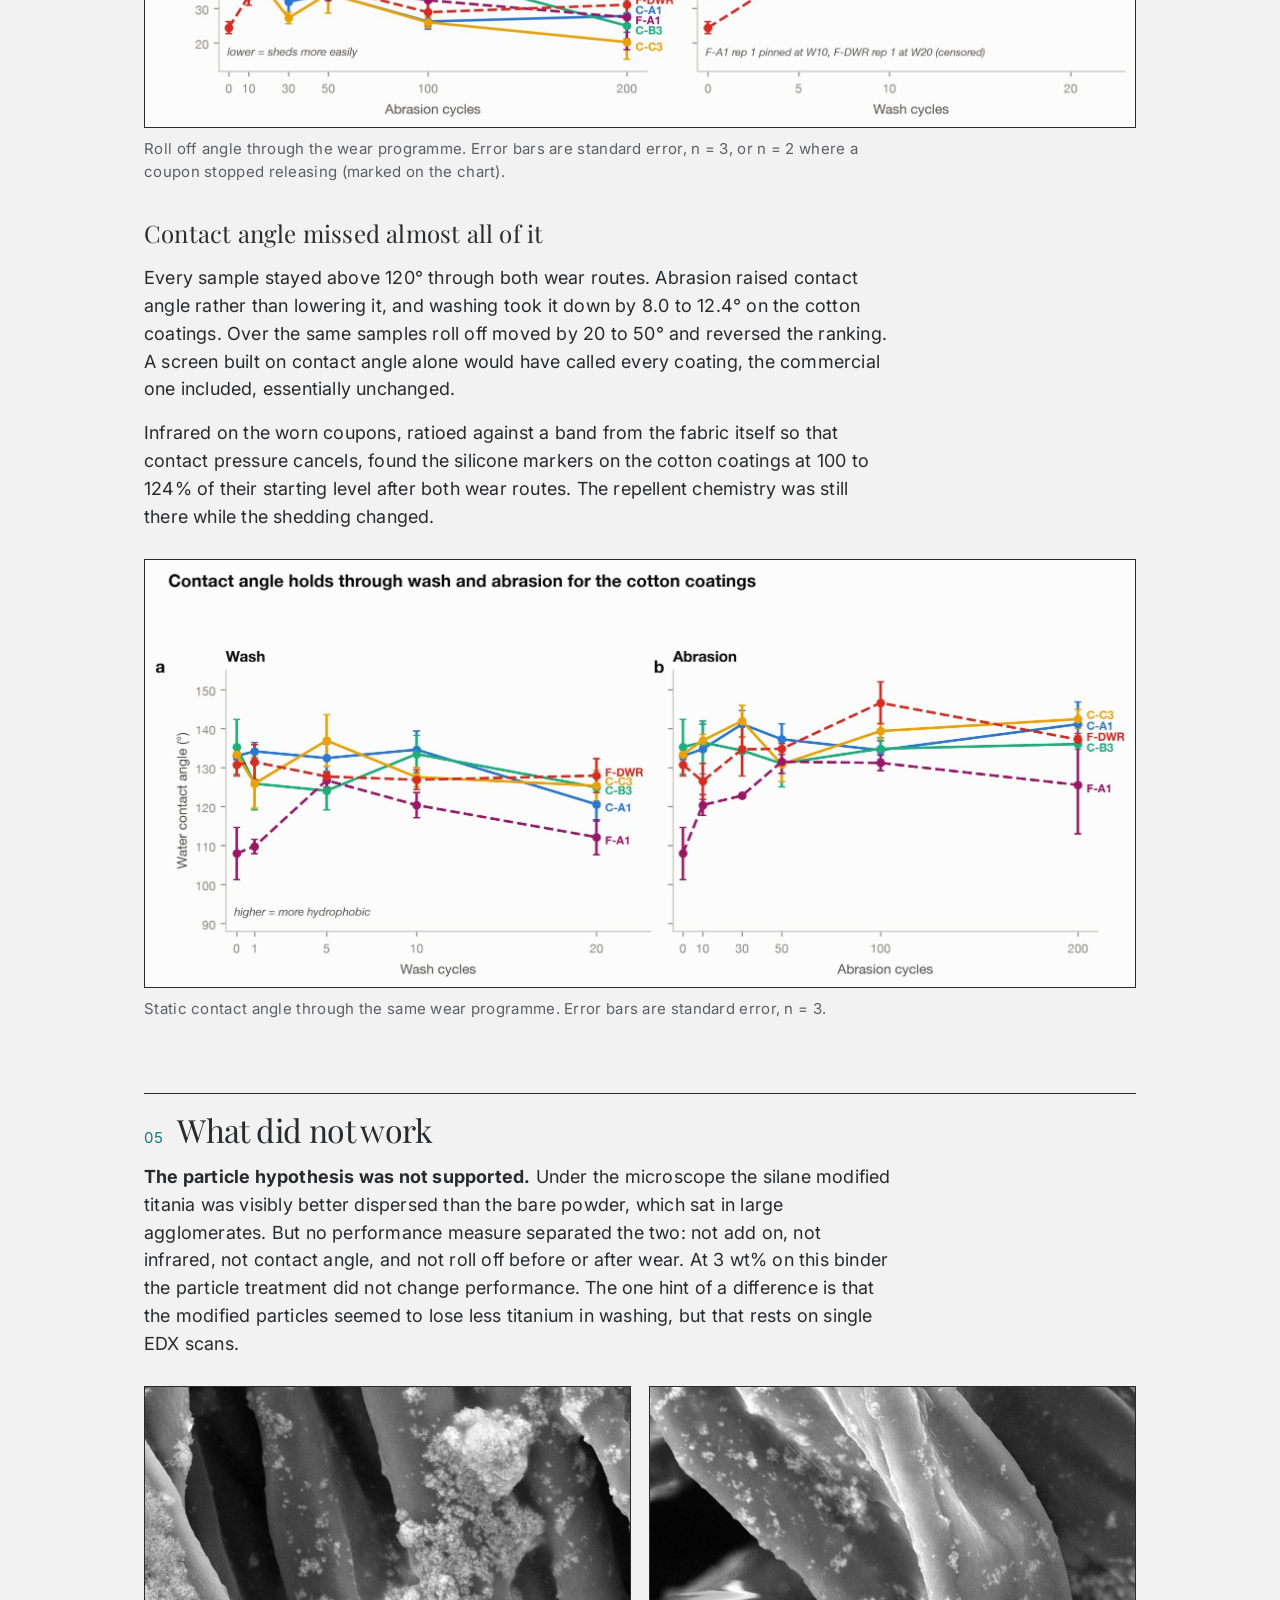
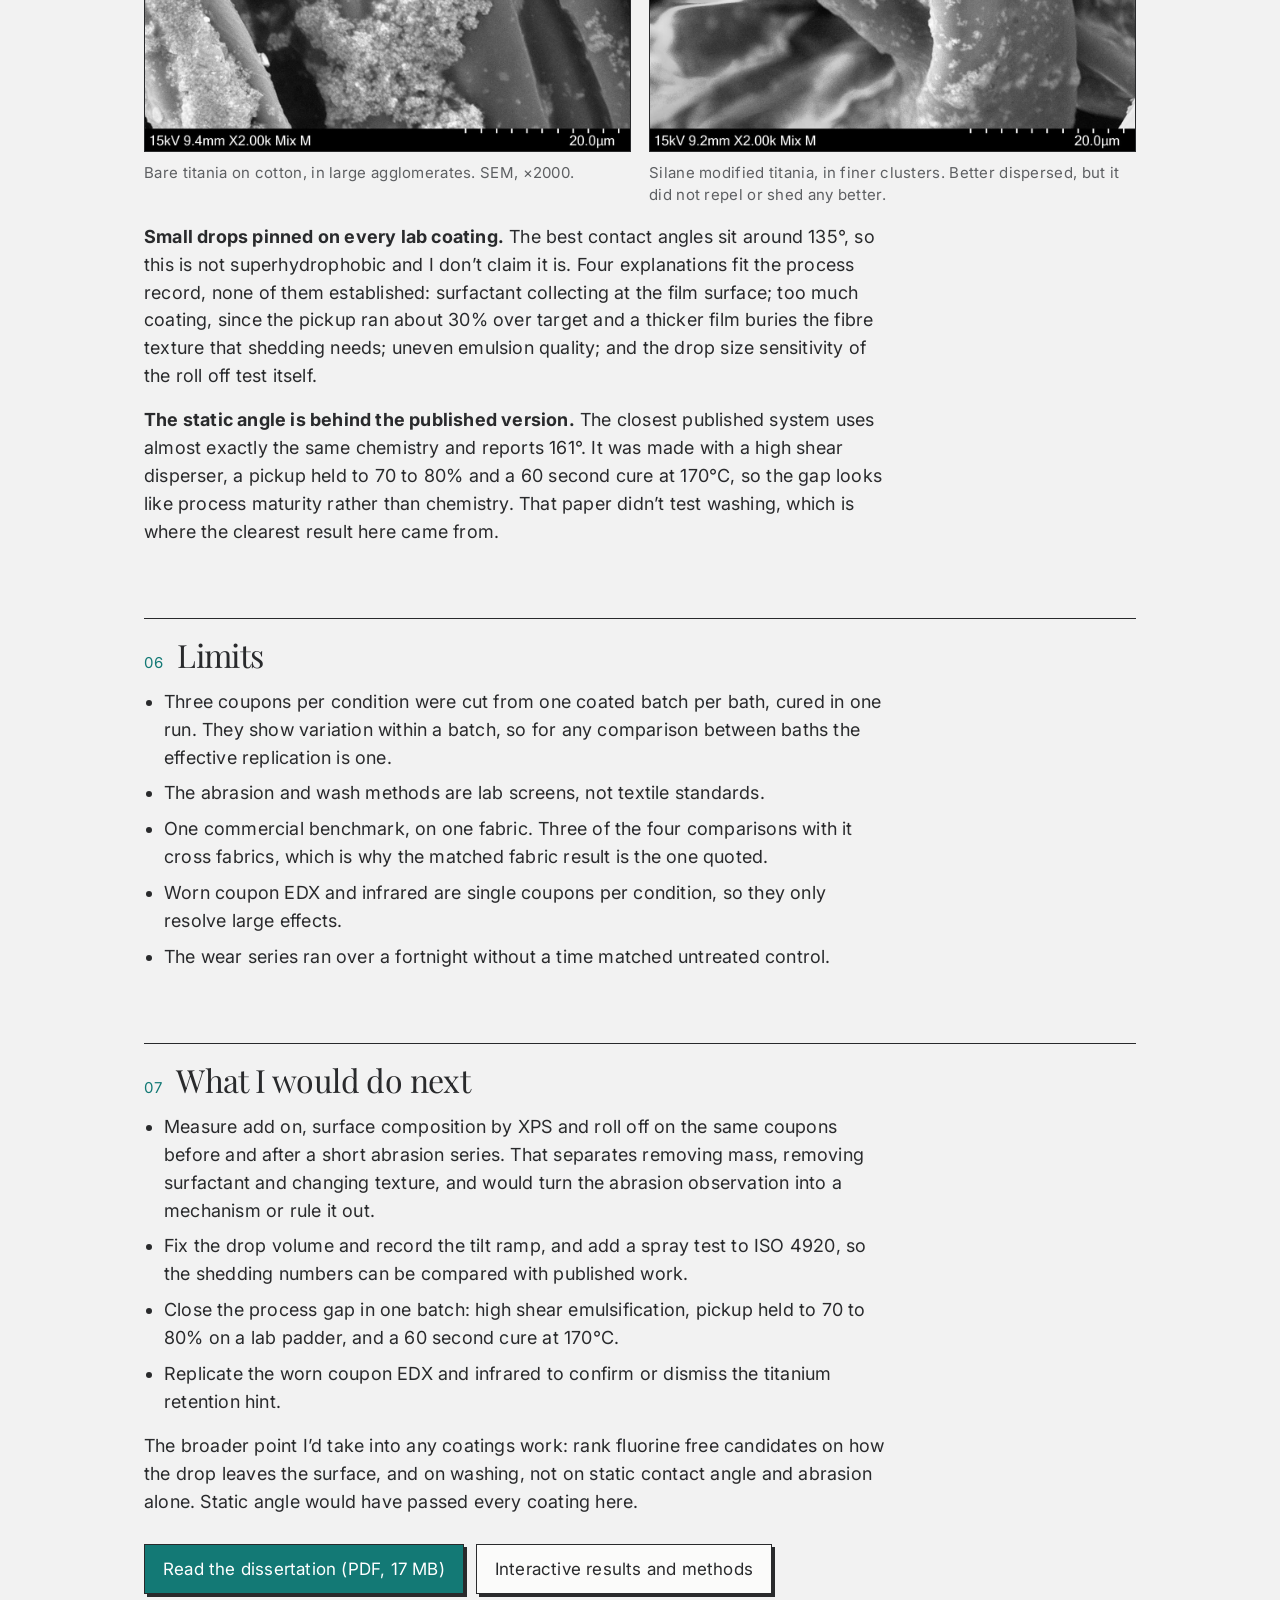
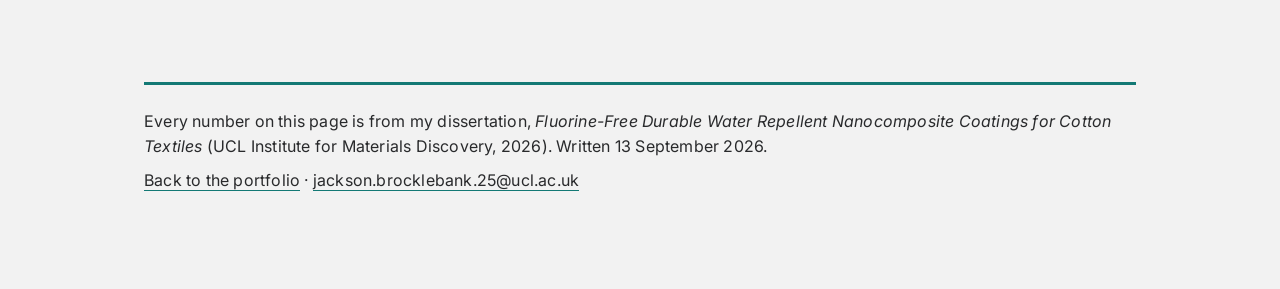
==== commit 14bebee9: "Lighten the page, take the location data out of the photos, and let it print Eight photos carried GP" ====
--- a/work/pfas-coating/index.html
+++ b/work/pfas-coating/index.html
@@ -19,7 +19,9 @@
 <link rel="icon" href="data:image/svg+xml,<svg xmlns='http://www.w3.org/2000/svg' viewBox='0 0 64 64'><rect width='64' height='64' fill='%23292a2c'/><text x='32' y='47' font-family='Georgia,serif' font-size='42' font-style='italic' text-anchor='middle' fill='%23f2f2f2'>J</text></svg>">
 <link rel="preconnect" href="https://fonts.googleapis.com">
 <link rel="preconnect" href="https://fonts.gstatic.com" crossorigin>
-<link href="https://fonts.googleapis.com/css2?family=Playfair+Display:ital@0;1&family=Inter:wght@400;600&display=swap" rel="stylesheet">
+<link rel="preload" as="style" href="https://fonts.googleapis.com/css2?family=Playfair+Display:ital@0;1&family=Inter:wght@400;600&display=swap">
+<link rel="stylesheet" href="https://fonts.googleapis.com/css2?family=Playfair+Display:ital@0;1&family=Inter:wght@400;600&display=swap" media="print" onload="this.media='all'">
+<noscript><link rel="stylesheet" href="https://fonts.googleapis.com/css2?family=Playfair+Display:ital@0;1&family=Inter:wght@400;600&display=swap"></noscript>
 <style>
 :root{
   --ink:#292a2c;--vellum:#f2f2f2;--paper:#fbfbfa;--muted:#5d5f62;
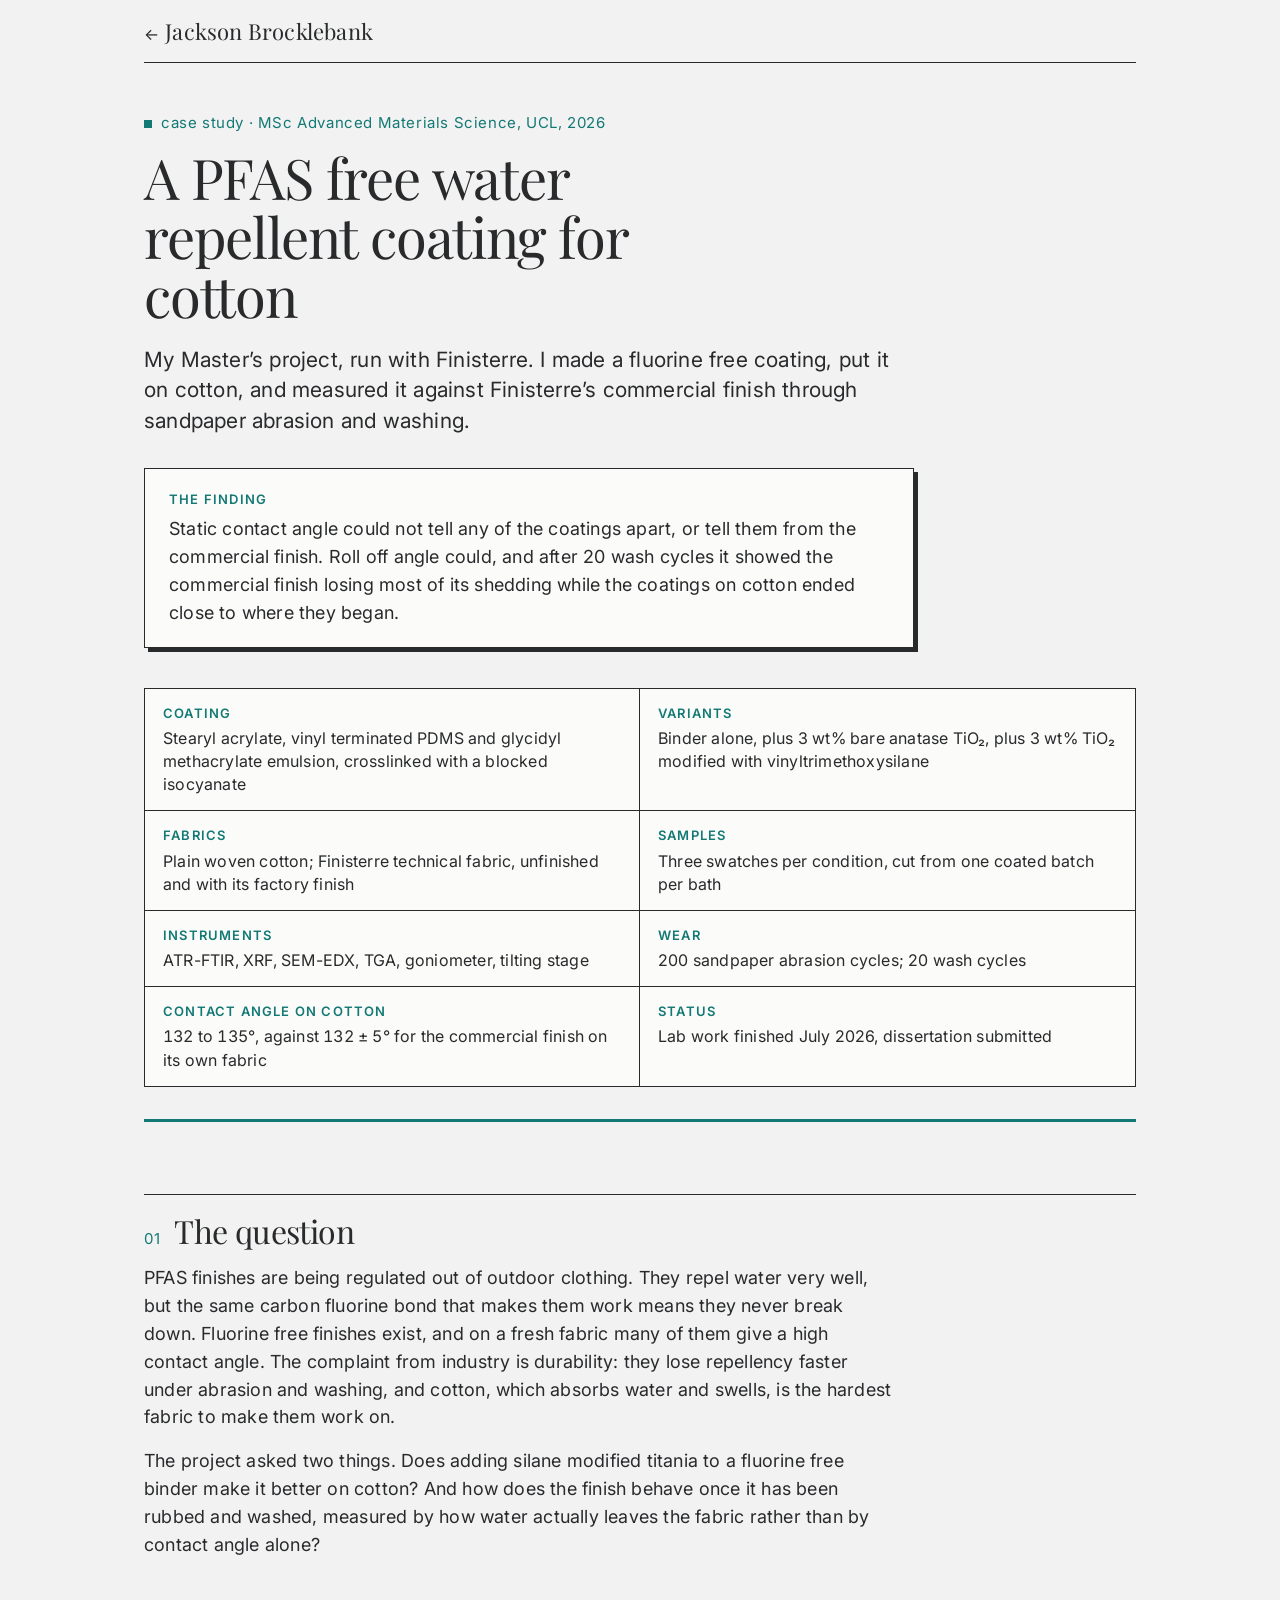
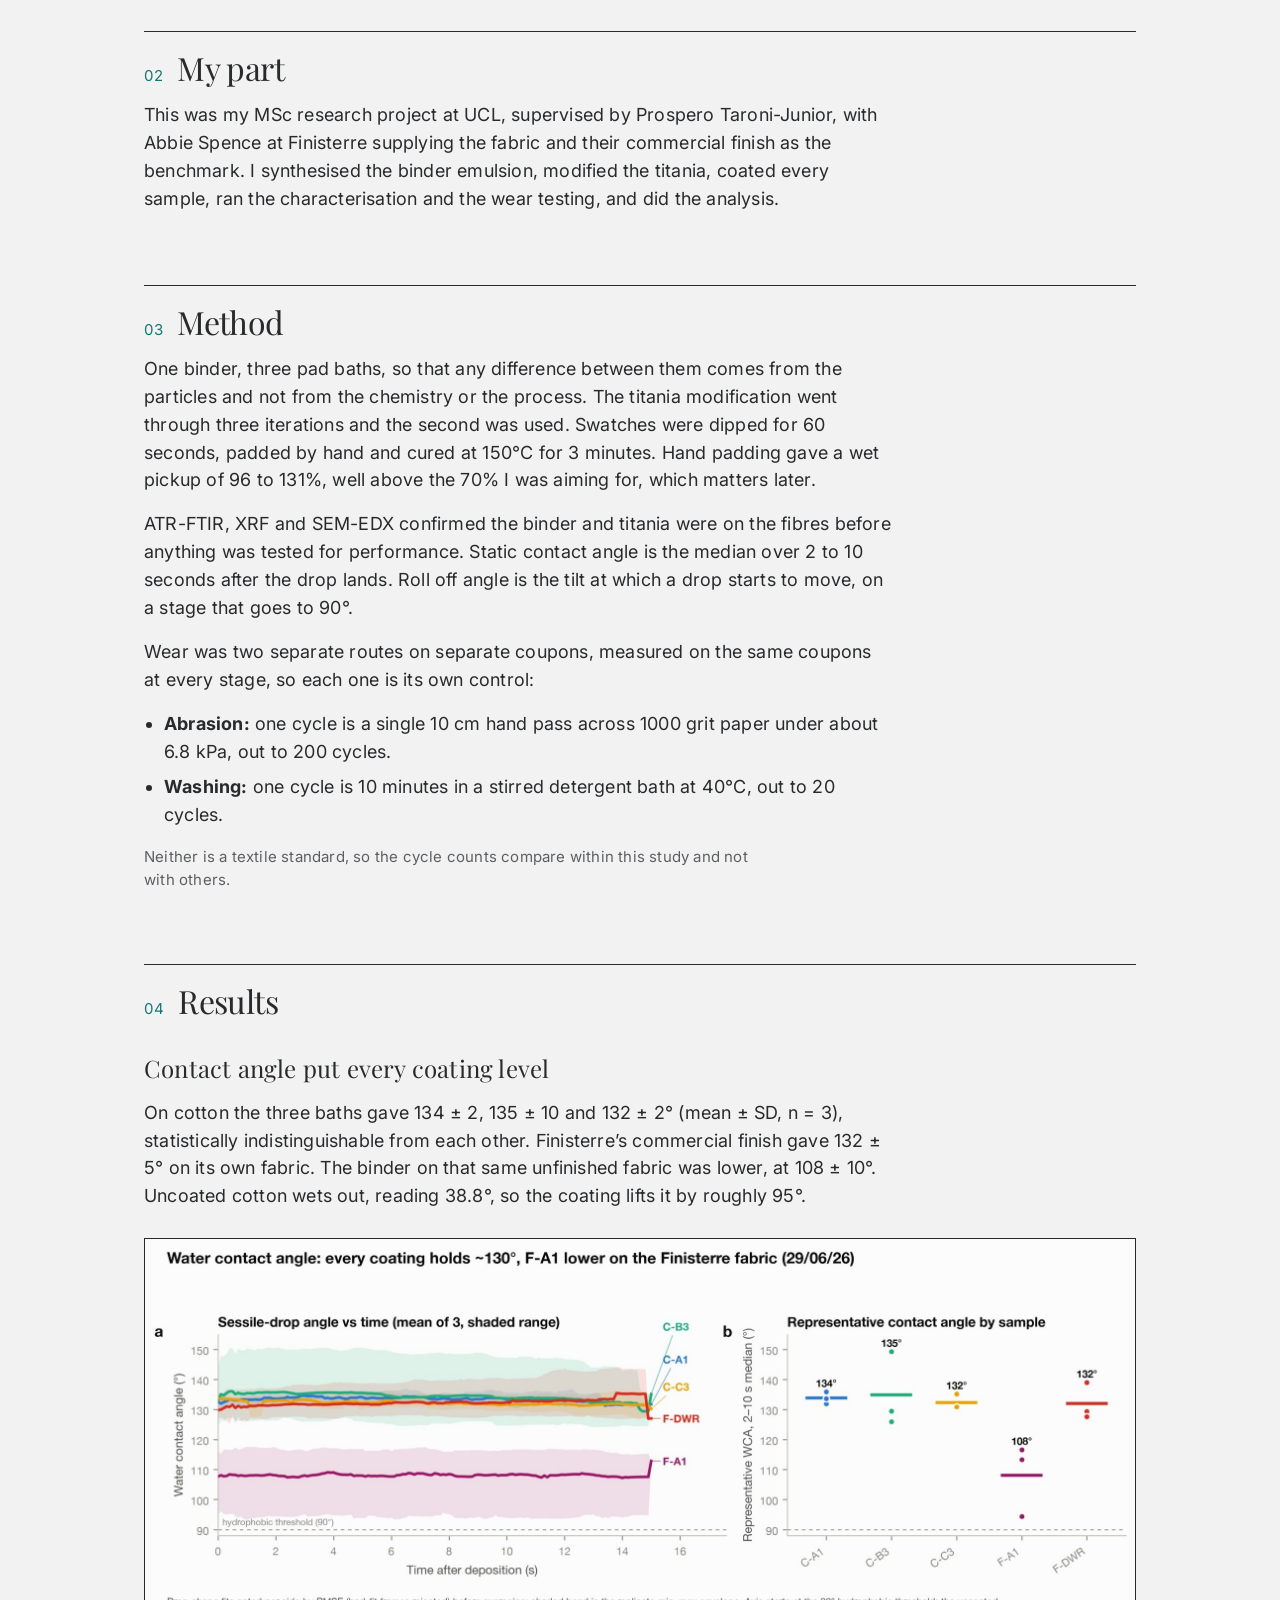
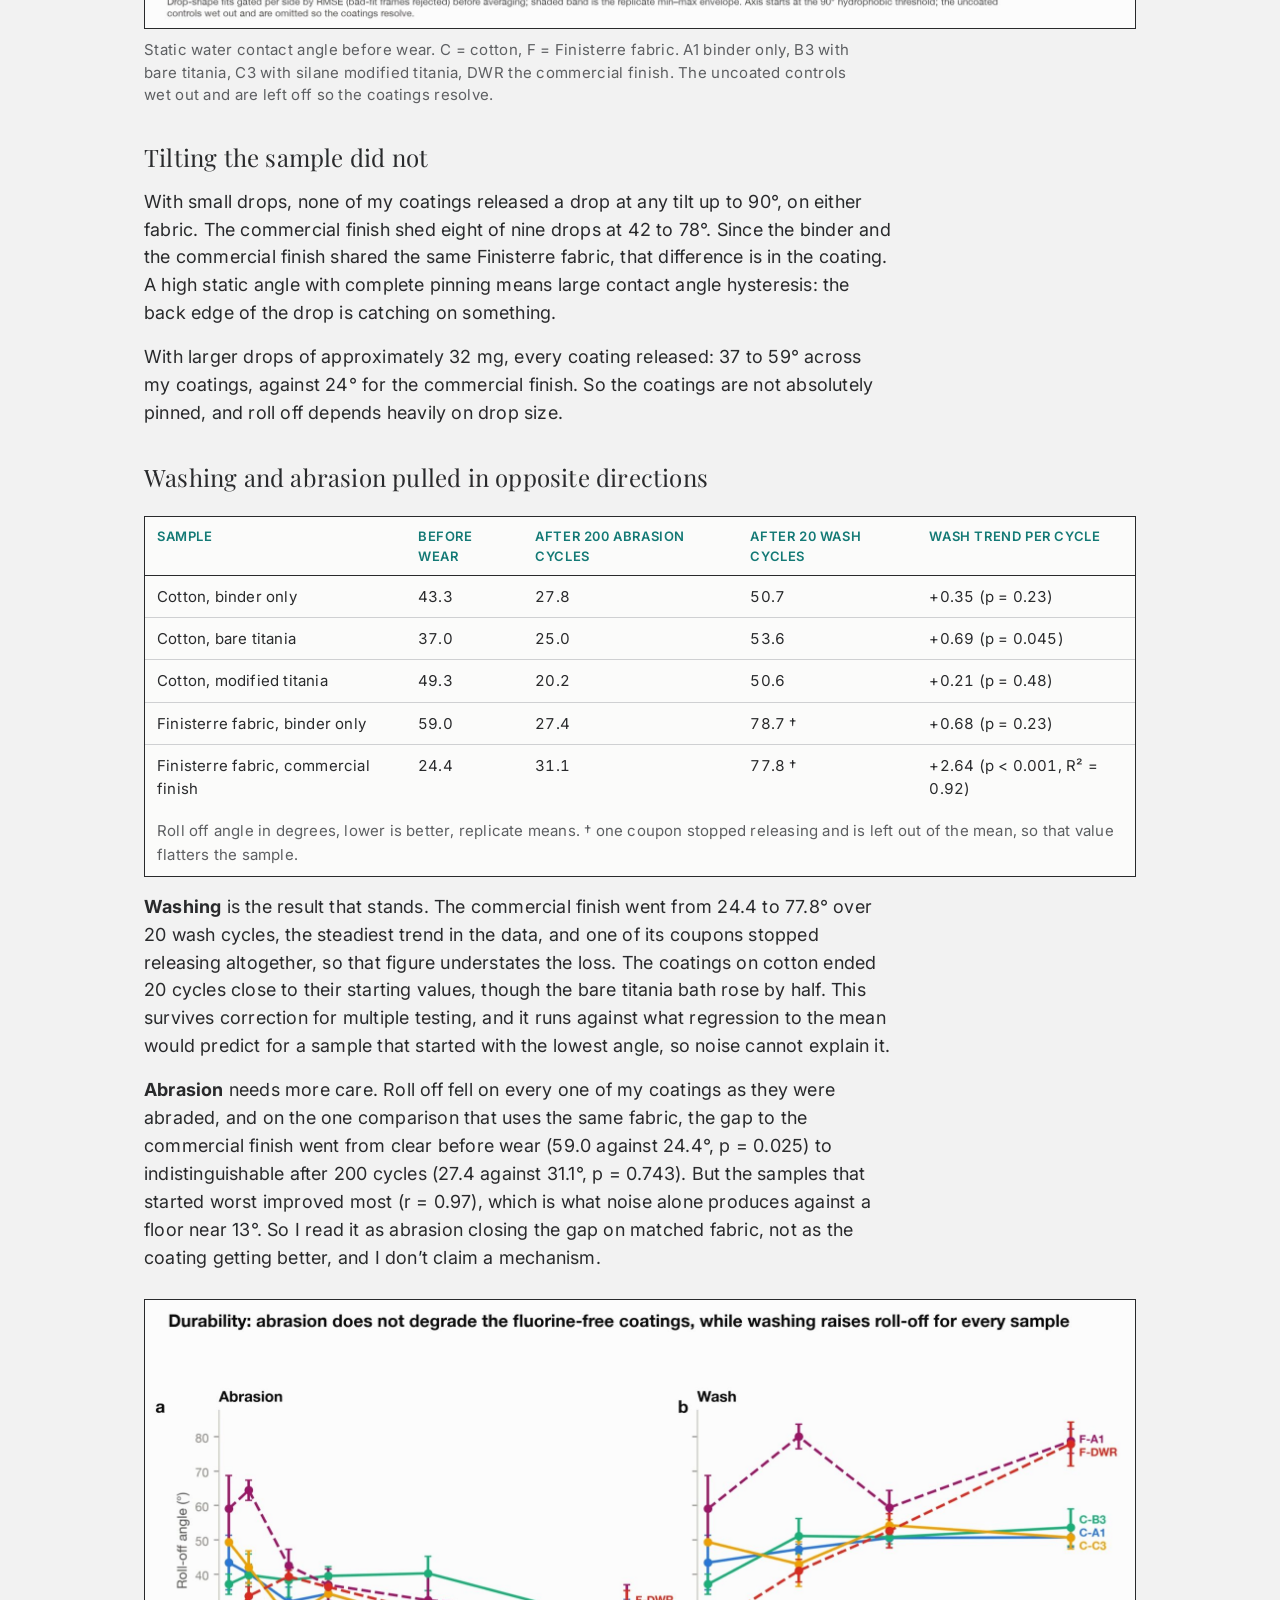
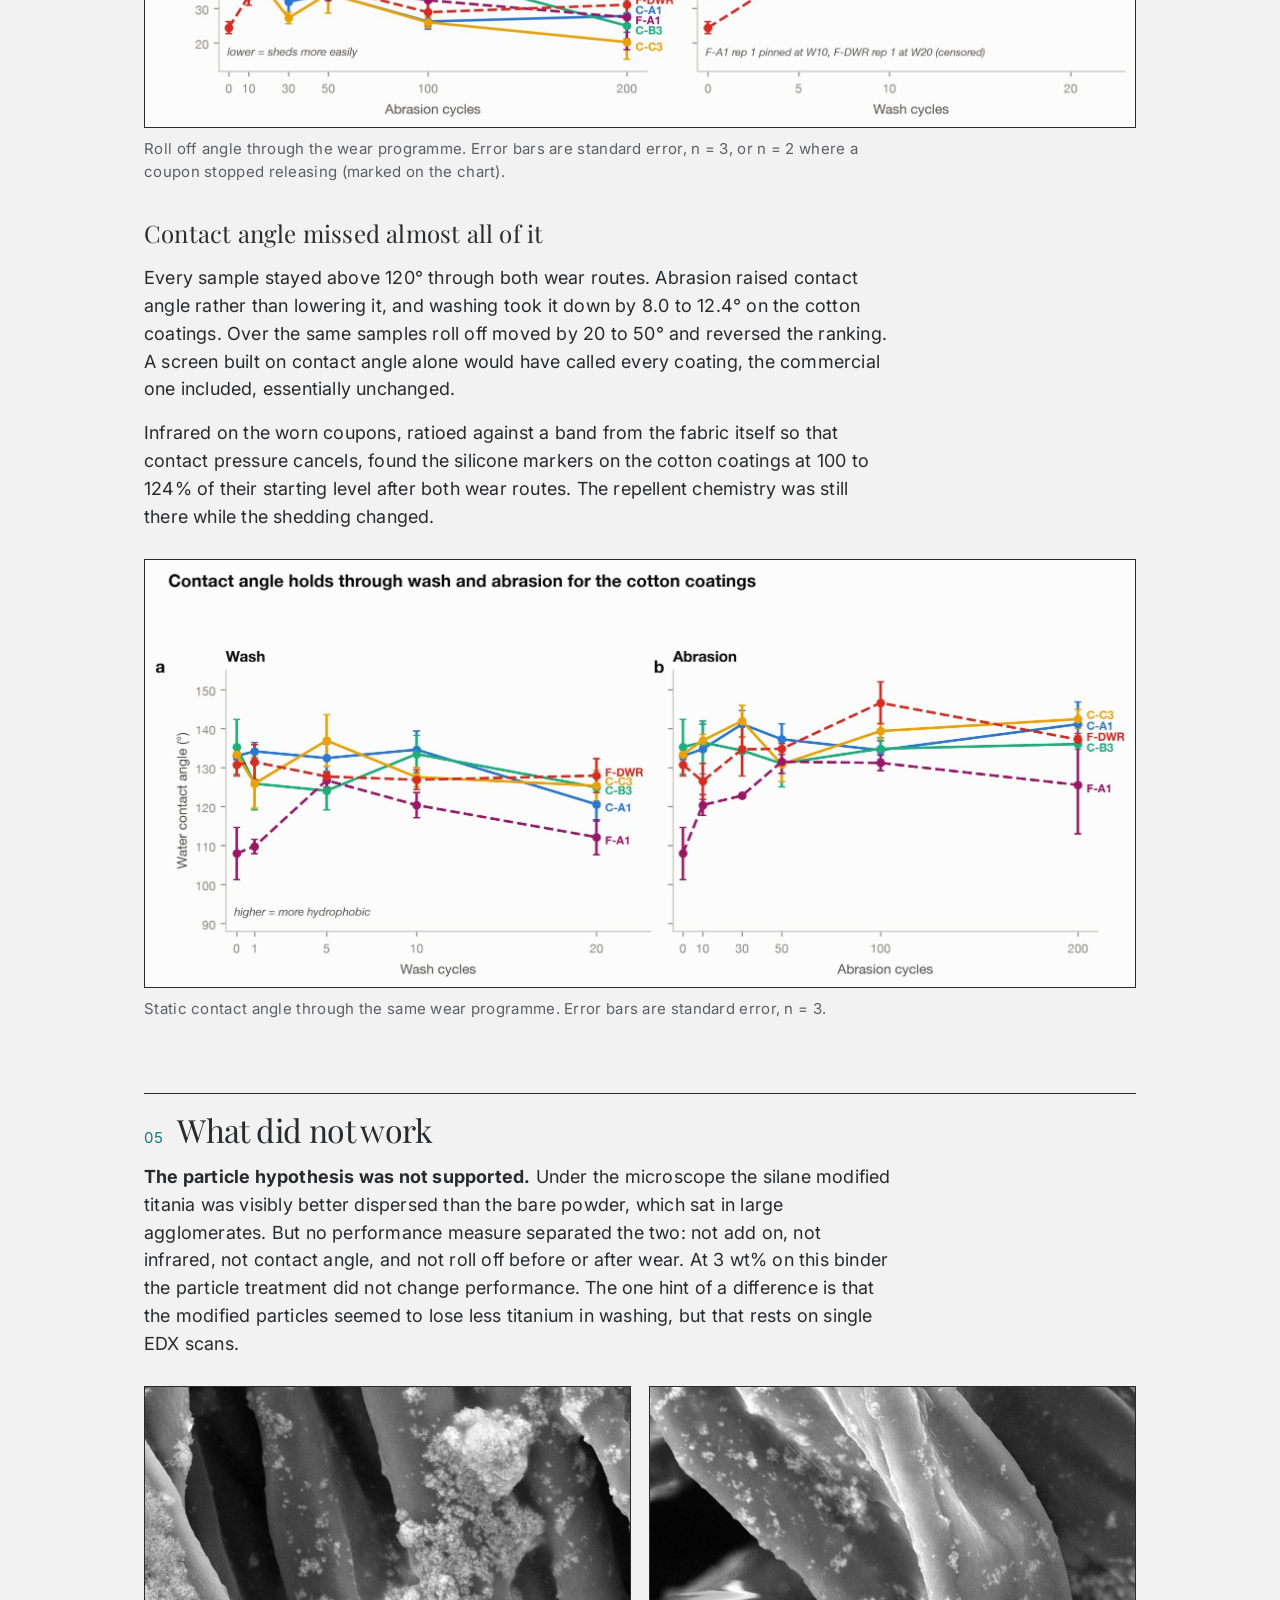
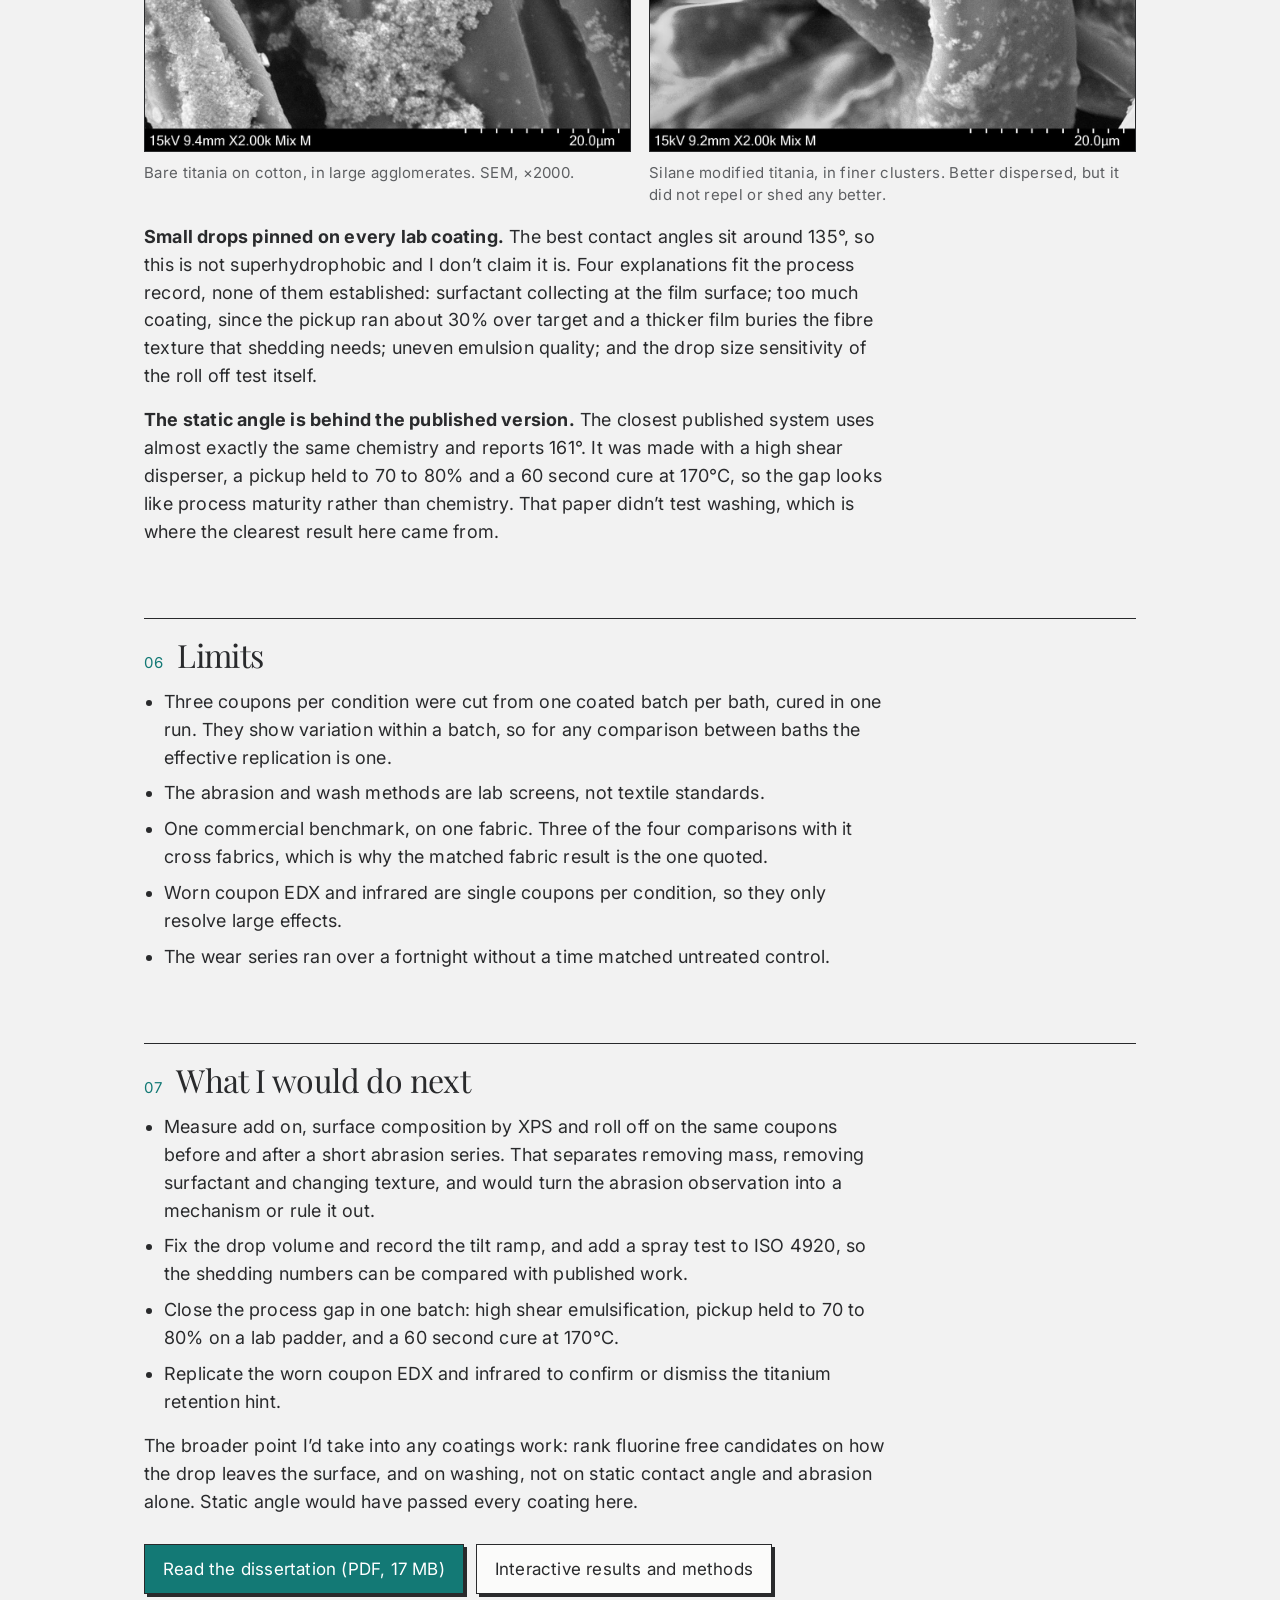
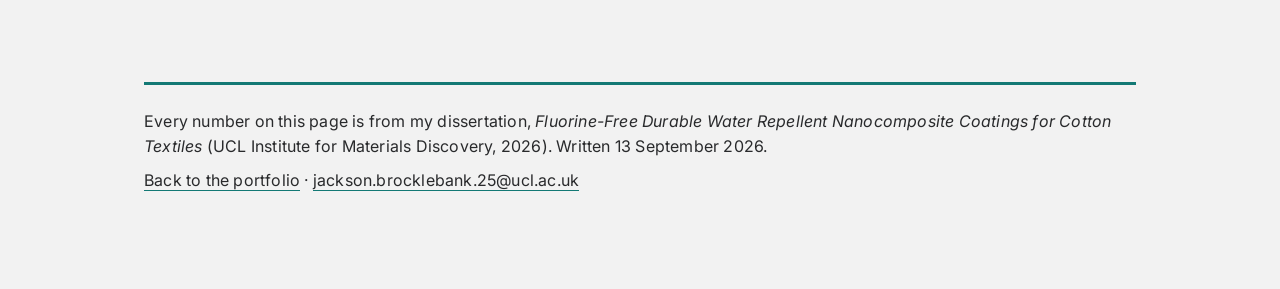
==== commit 190064b0: "Make Start fight part of each world, say Choose your Jackson, and drop the CV links Co-Authored-By: " ====
--- a/work/pfas-coating/index.html
+++ b/work/pfas-coating/index.html
@@ -126,7 +126,6 @@
 
 <nav>
   <a class="back" href="../../#p-pfas"><span aria-hidden="true">&larr;</span>Jackson Brocklebank</a>
-  <a class="cv" href="../../assets/Jackson-Brocklebank-CV.pdf" download="Jackson Brocklebank CV.pdf">CV</a>
 </nav>
 
 <main>
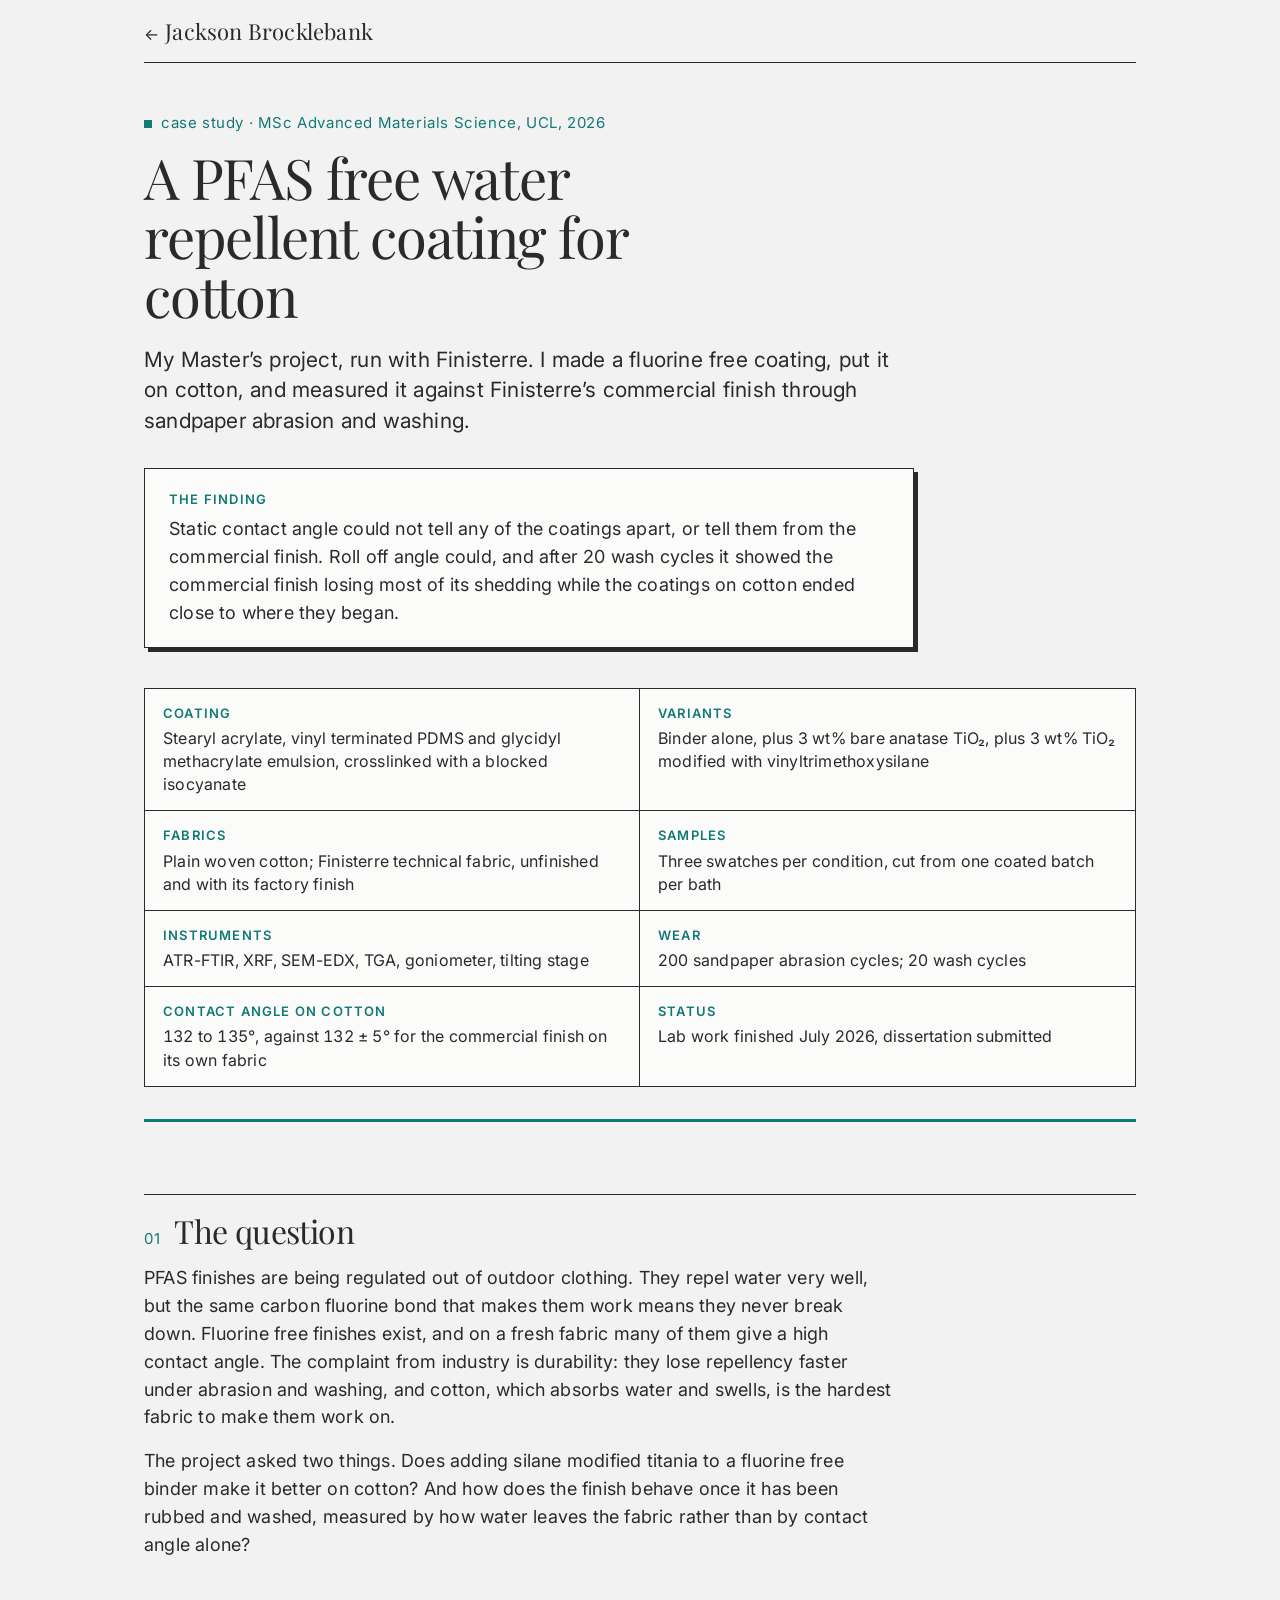
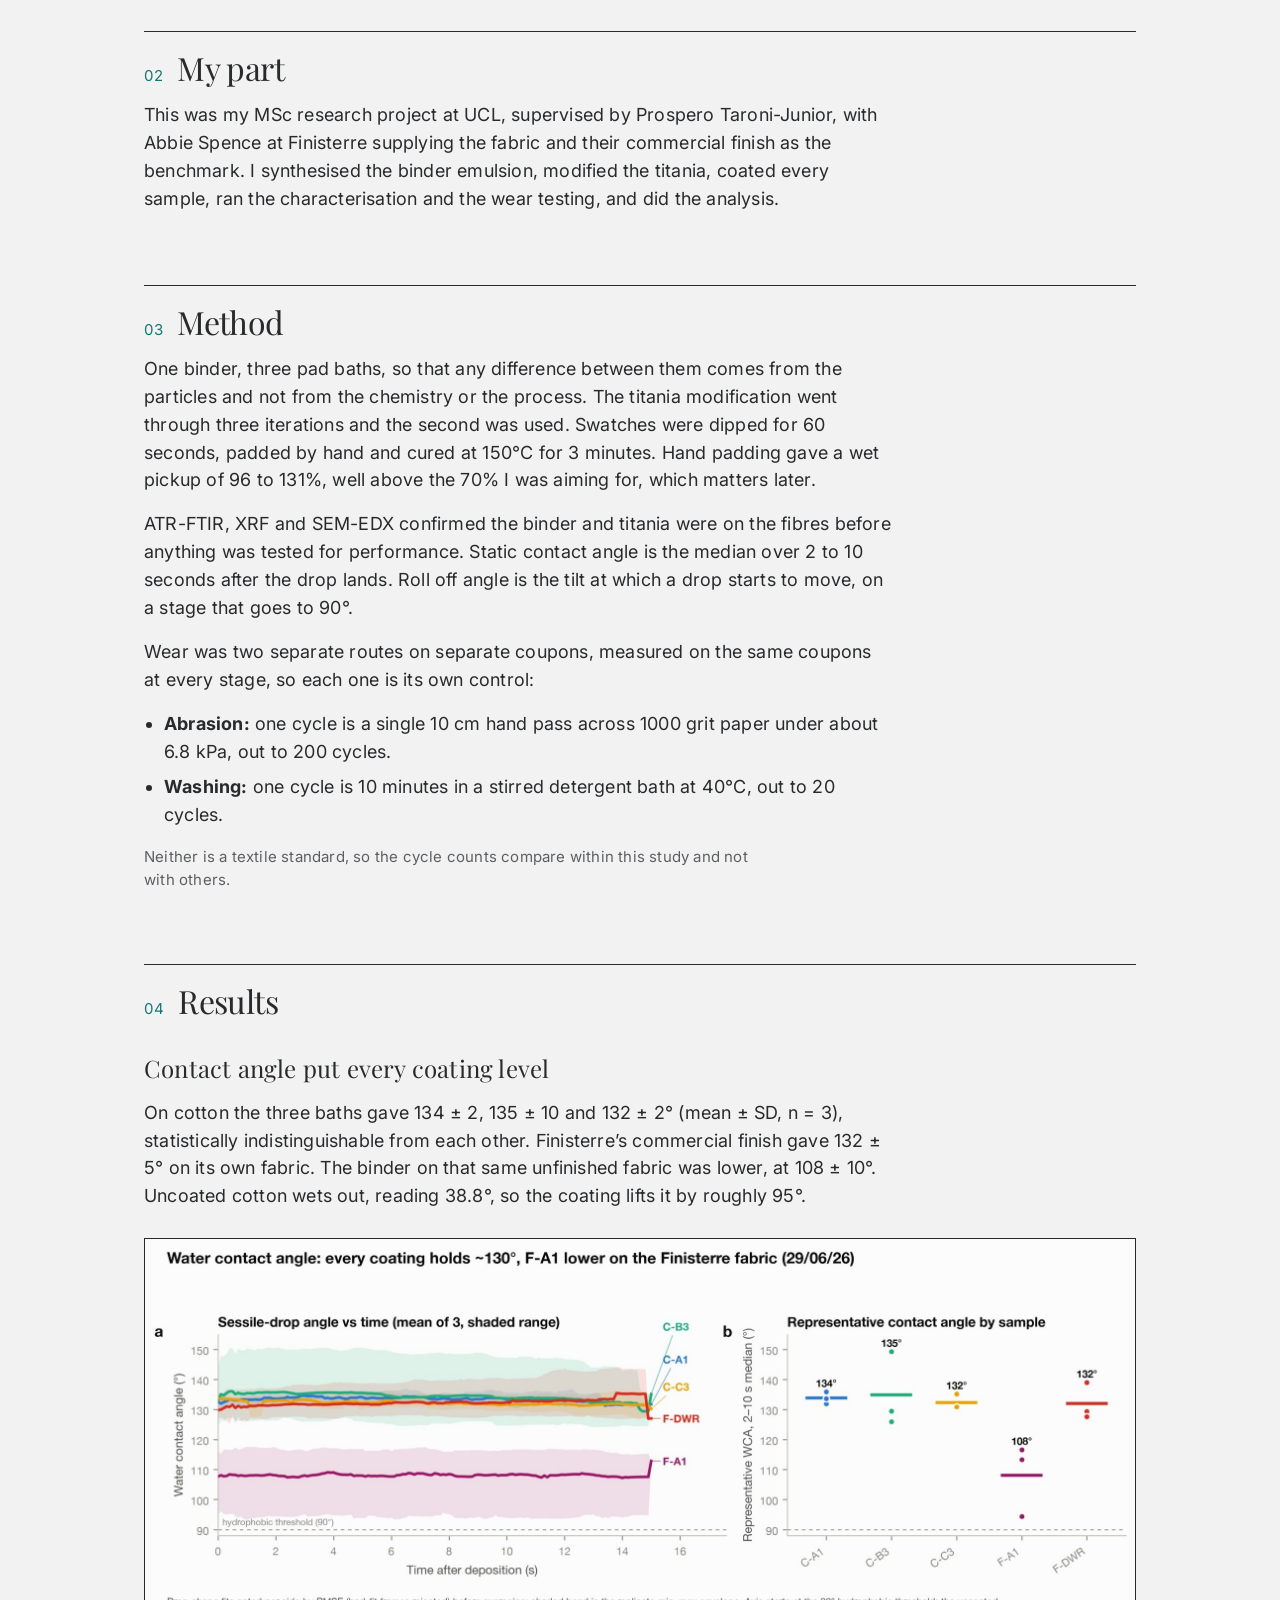
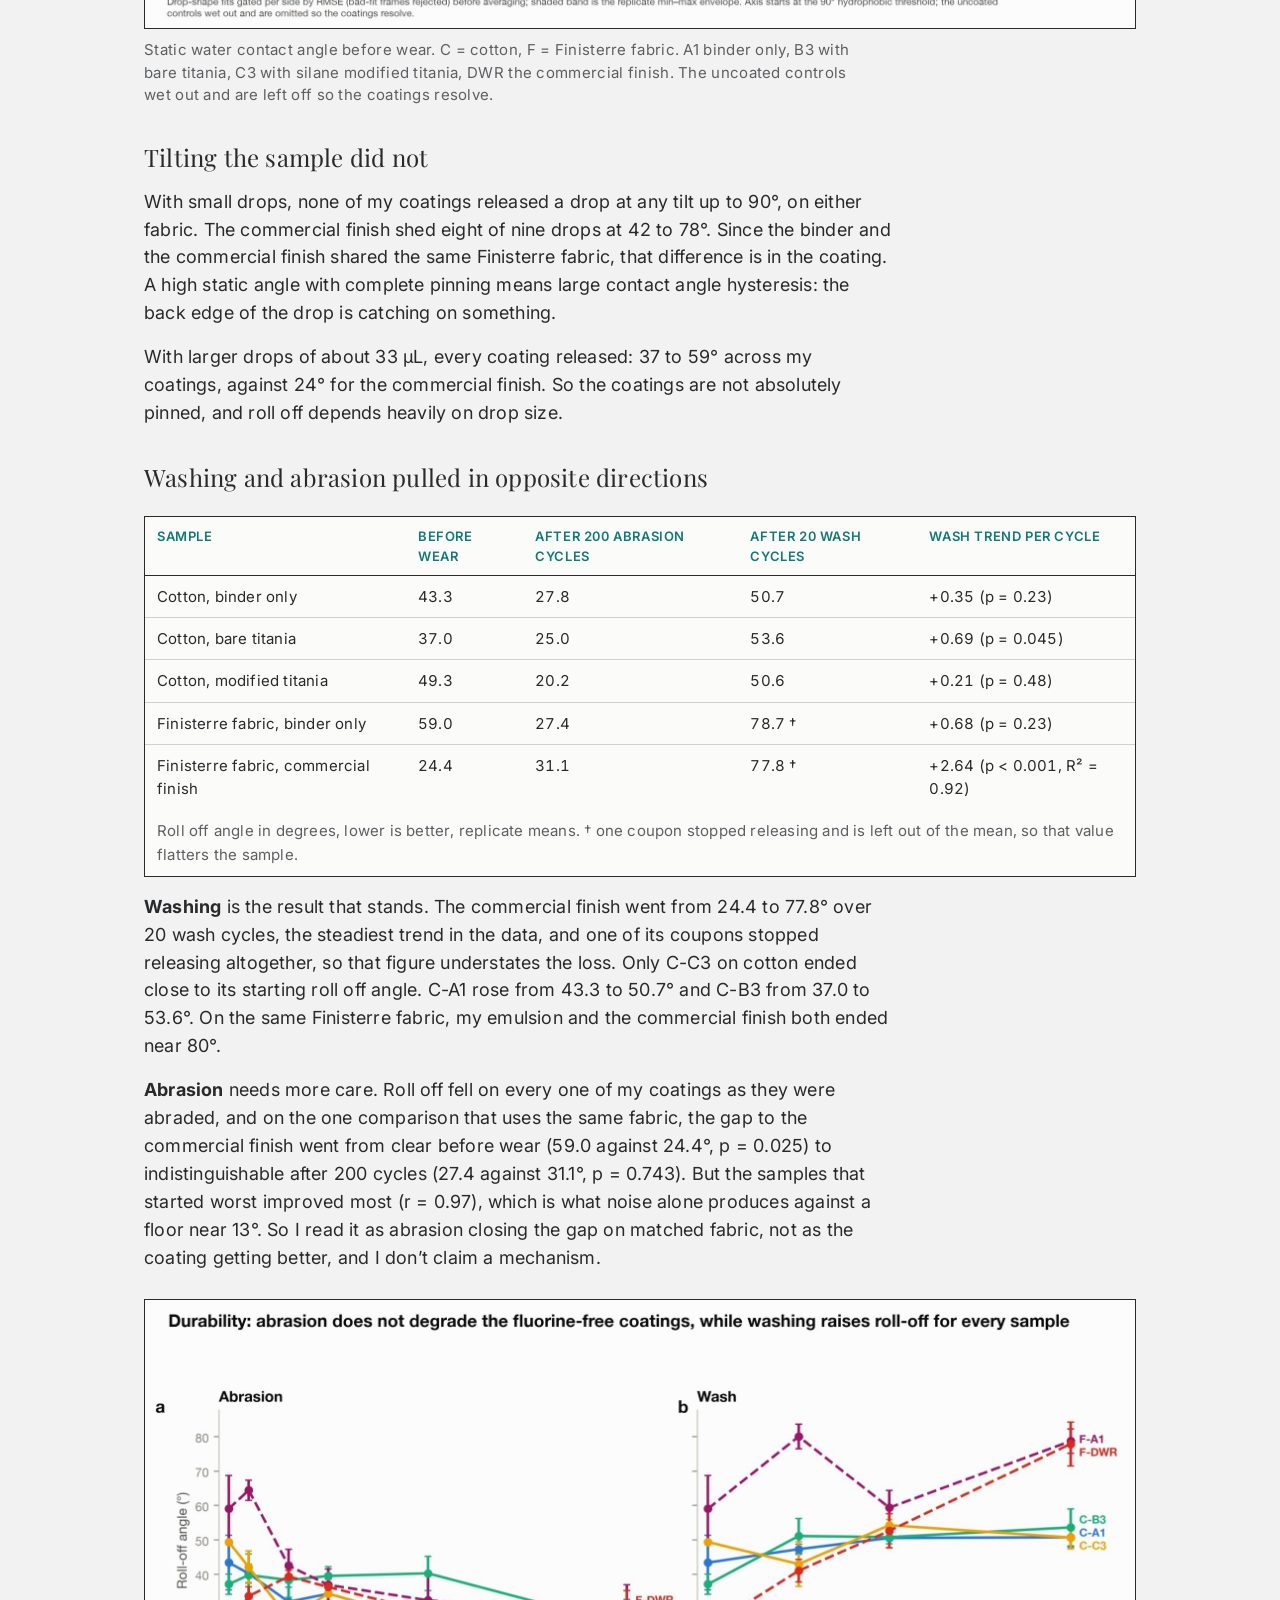
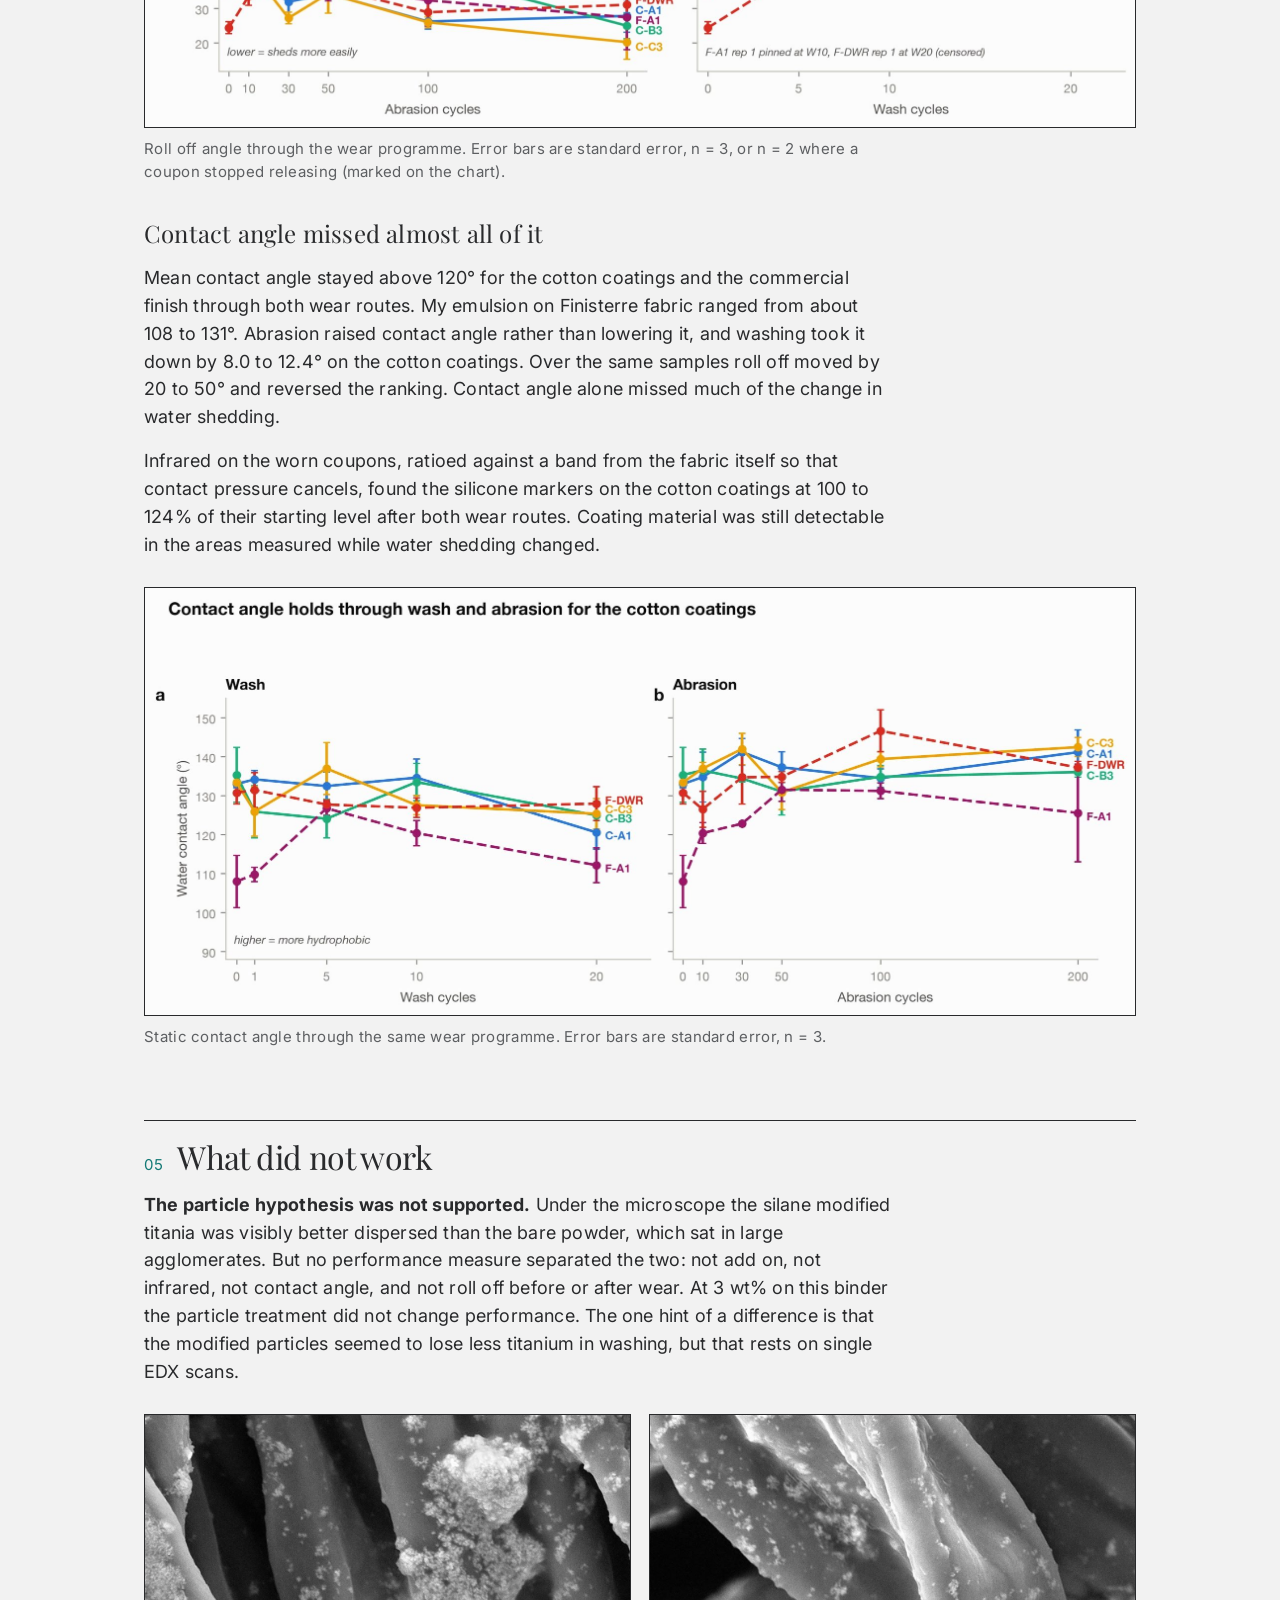
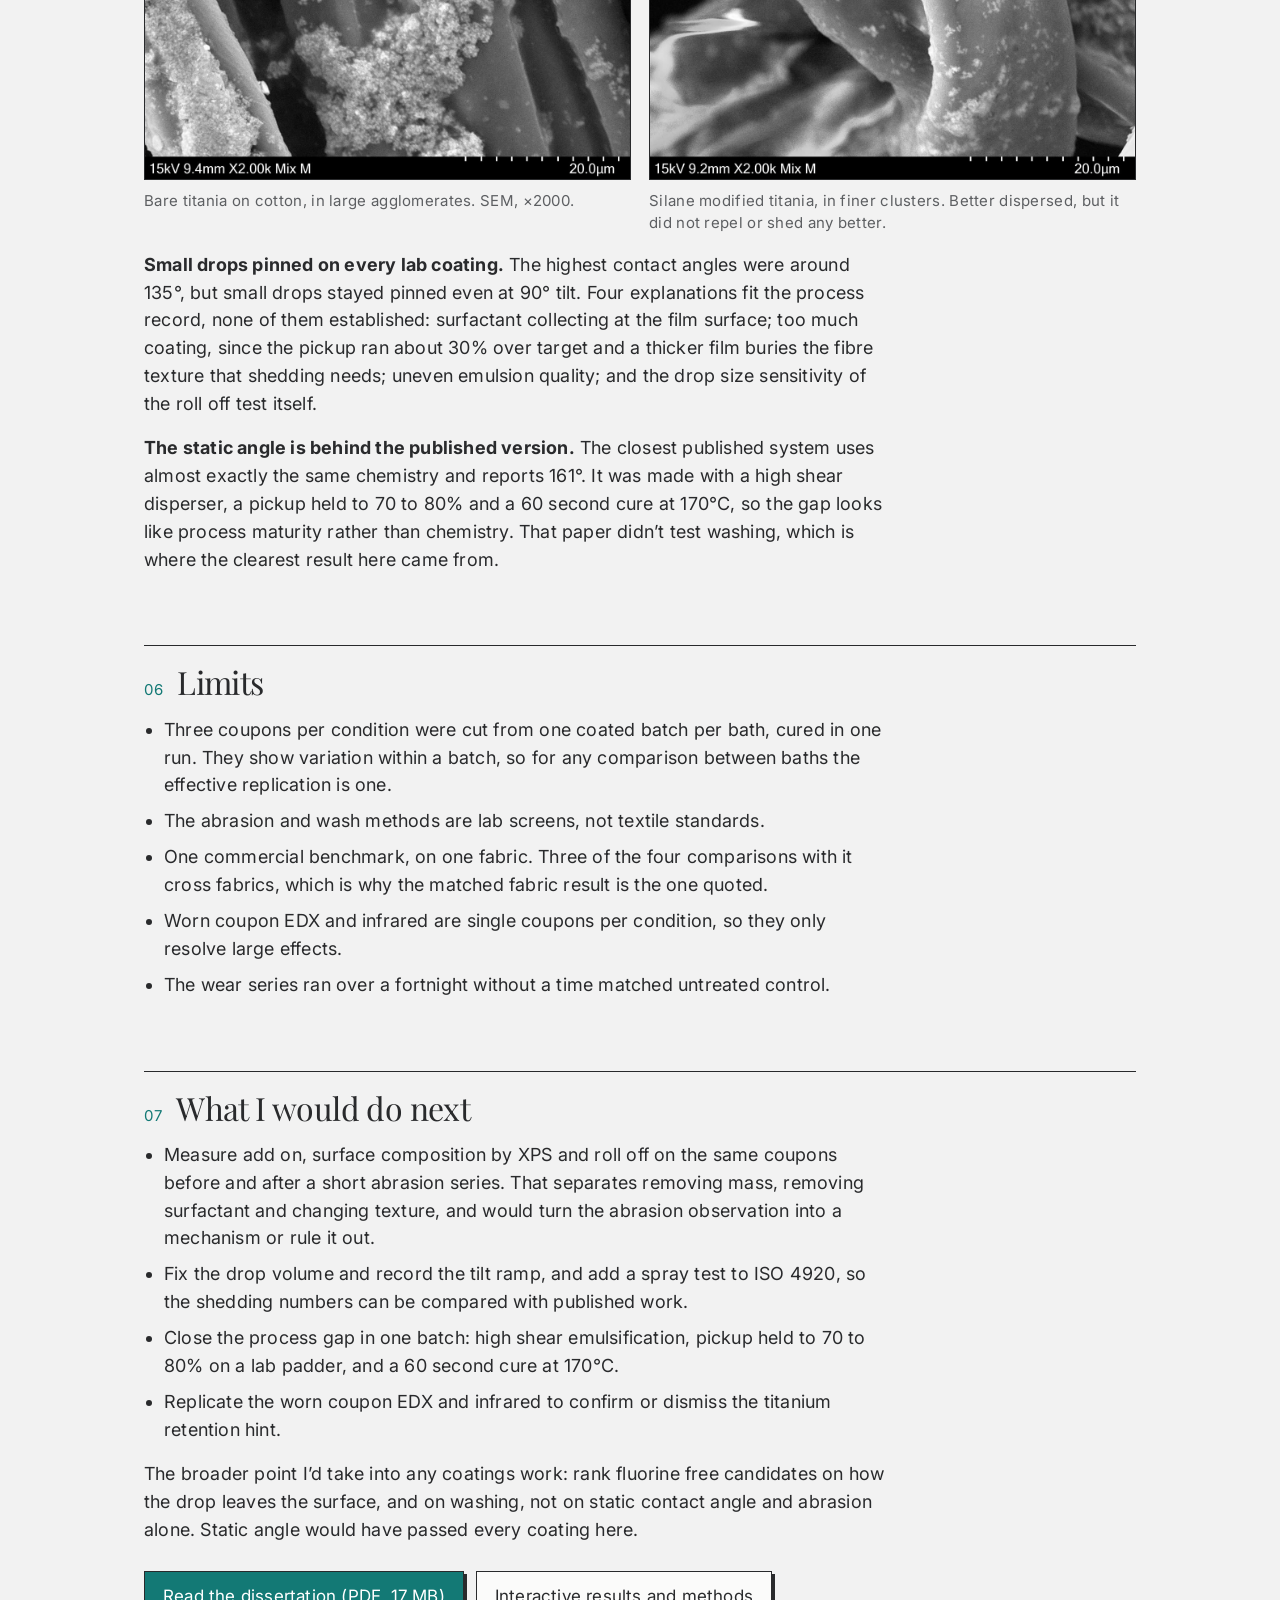
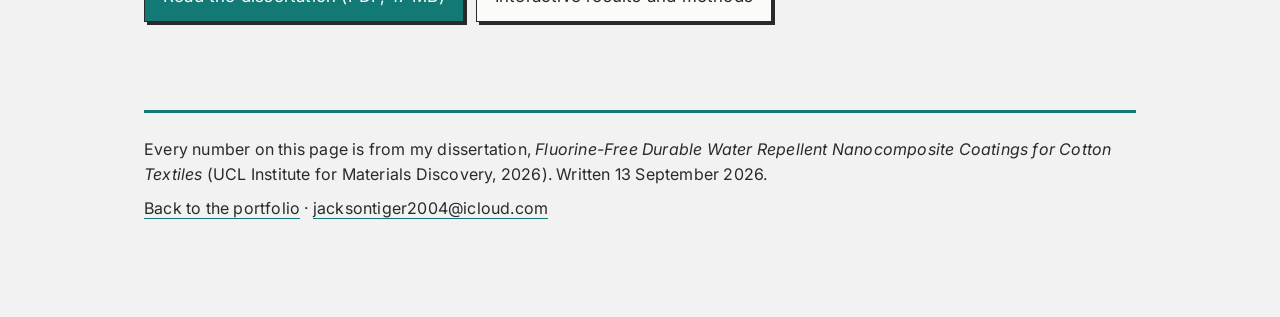
==== commit 179f3071: "Checkpoint the unpublished games: every character plays their own game Commits the 23 September rebu" ====
--- a/work/pfas-coating/index.html
+++ b/work/pfas-coating/index.html
@@ -150,7 +150,7 @@
 <section id="question">
   <h2><span class="n">01</span>The question</h2>
   <p>PFAS finishes are being regulated out of outdoor clothing. They repel water very well, but the same carbon fluorine bond that makes them work means they never break down. Fluorine free finishes exist, and on a fresh fabric many of them give a high contact angle. The complaint from industry is durability: they lose repellency faster under abrasion and washing, and cotton, which absorbs water and swells, is the hardest fabric to make them work on.</p>
-  <p>The project asked two things. Does adding silane modified titania to a fluorine free binder make it better on cotton? And how does the finish behave once it has been rubbed and washed, measured by how water actually leaves the fabric rather than by contact angle alone?</p>
+  <p>The project asked two things. Does adding silane modified titania to a fluorine free binder make it better on cotton? And how does the finish behave once it has been rubbed and washed, measured by how water leaves the fabric rather than by contact angle alone?</p>
 </section>
 
 <section id="part">
@@ -182,7 +182,7 @@
 
   <h3>Tilting the sample did not</h3>
   <p>With small drops, none of my coatings released a drop at any tilt up to 90&deg;, on either fabric. The commercial finish shed eight of nine drops at 42 to 78&deg;. Since the binder and the commercial finish shared the same Finisterre fabric, that difference is in the coating. A high static angle with complete pinning means large contact angle hysteresis: the back edge of the drop is catching on something.</p>
-  <p>With larger drops of approximately 32 mg, every coating released: 37 to 59&deg; across my coatings, against 24&deg; for the commercial finish. So the coatings are not absolutely pinned, and roll off depends heavily on drop size.</p>
+  <p>With larger drops of about 33 µL, every coating released: 37 to 59&deg; across my coatings, against 24&deg; for the commercial finish. So the coatings are not absolutely pinned, and roll off depends heavily on drop size.</p>
 
   <h3>Washing and abrasion pulled in opposite directions</h3>
   <div class="table-wrap">
@@ -198,7 +198,7 @@
       </tbody>
     </table>
   </div>
-  <p><strong>Washing</strong> is the result that stands. The commercial finish went from 24.4 to 77.8&deg; over 20 wash cycles, the steadiest trend in the data, and one of its coupons stopped releasing altogether, so that figure understates the loss. The coatings on cotton ended 20 cycles close to their starting values, though the bare titania bath rose by half. This survives correction for multiple testing, and it runs against what regression to the mean would predict for a sample that started with the lowest angle, so noise cannot explain it.</p>
+  <p><strong>Washing</strong> is the result that stands. The commercial finish went from 24.4 to 77.8&deg; over 20 wash cycles, the steadiest trend in the data, and one of its coupons stopped releasing altogether, so that figure understates the loss. Only C-C3 on cotton ended close to its starting roll off angle. C-A1 rose from 43.3 to 50.7° and C-B3 from 37.0 to 53.6°. On the same Finisterre fabric, my emulsion and the commercial finish both ended near 80°.</p>
   <p><strong>Abrasion</strong> needs more care. Roll off fell on every one of my coatings as they were abraded, and on the one comparison that uses the same fabric, the gap to the commercial finish went from clear before wear (59.0 against 24.4&deg;, p = 0.025) to indistinguishable after 200 cycles (27.4 against 31.1&deg;, p = 0.743). But the samples that started worst improved most (r = 0.97), which is what noise alone produces against a floor near 13&deg;. So I read it as abrasion closing the gap on matched fabric, not as the coating getting better, and I don&#8217;t claim a mechanism.</p>
   <figure>
     <img loading="lazy" decoding="async" width="2000" height="862" src="../../assets/pfas/durability-rolloff.jpg" alt="Two panel chart of roll off angle. Under abrasion the lab coatings fall towards 20 to 30 degrees while the commercial finish stays near 25 to 31. Under washing every sample rises, the commercial finish most steeply from 24 to 78 degrees.">
@@ -206,8 +206,8 @@
   </figure>
 
   <h3>Contact angle missed almost all of it</h3>
-  <p>Every sample stayed above 120&deg; through both wear routes. Abrasion raised contact angle rather than lowering it, and washing took it down by 8.0 to 12.4&deg; on the cotton coatings. Over the same samples roll off moved by 20 to 50&deg; and reversed the ranking. A screen built on contact angle alone would have called every coating, the commercial one included, essentially unchanged.</p>
-  <p>Infrared on the worn coupons, ratioed against a band from the fabric itself so that contact pressure cancels, found the silicone markers on the cotton coatings at 100 to 124% of their starting level after both wear routes. The repellent chemistry was still there while the shedding changed.</p>
+  <p>Mean contact angle stayed above 120&deg; for the cotton coatings and the commercial finish through both wear routes. My emulsion on Finisterre fabric ranged from about 108 to 131&deg;. Abrasion raised contact angle rather than lowering it, and washing took it down by 8.0 to 12.4&deg; on the cotton coatings. Over the same samples roll off moved by 20 to 50&deg; and reversed the ranking. Contact angle alone missed much of the change in water shedding.</p>
+  <p>Infrared on the worn coupons, ratioed against a band from the fabric itself so that contact pressure cancels, found the silicone markers on the cotton coatings at 100 to 124% of their starting level after both wear routes. Coating material was still detectable in the areas measured while water shedding changed.</p>
   <figure>
     <img loading="lazy" decoding="async" width="2000" height="863" src="../../assets/pfas/durability-wca.jpg" alt="Two panel chart of static contact angle through washing and abrasion. All samples stay between about 110 and 145 degrees throughout.">
     <figcaption>Static contact angle through the same wear programme. Error bars are standard error, n = 3.</figcaption>
@@ -227,7 +227,7 @@
       <figcaption>Silane modified titania, in finer clusters. Better dispersed, but it did not repel or shed any better.</figcaption>
     </figure>
   </div>
-  <p><strong>Small drops pinned on every lab coating.</strong> The best contact angles sit around 135&deg;, so this is not superhydrophobic and I don&#8217;t claim it is. Four explanations fit the process record, none of them established: surfactant collecting at the film surface; too much coating, since the pickup ran about 30% over target and a thicker film buries the fibre texture that shedding needs; uneven emulsion quality; and the drop size sensitivity of the roll off test itself.</p>
+  <p><strong>Small drops pinned on every lab coating.</strong> The highest contact angles were around 135&deg;, but small drops stayed pinned even at 90&deg; tilt. Four explanations fit the process record, none of them established: surfactant collecting at the film surface; too much coating, since the pickup ran about 30% over target and a thicker film buries the fibre texture that shedding needs; uneven emulsion quality; and the drop size sensitivity of the roll off test itself.</p>
   <p><strong>The static angle is behind the published version.</strong> The closest published system uses almost exactly the same chemistry and reports 161&deg;. It was made with a high shear disperser, a pickup held to 70 to 80% and a 60 second cure at 170&deg;C, so the gap looks like process maturity rather than chemistry. That paper didn&#8217;t test washing, which is where the clearest result here came from.</p>
 </section>
 
@@ -260,7 +260,7 @@
 
 <footer>
   <p>Every number on this page is from my dissertation, <em>Fluorine-Free Durable Water Repellent Nanocomposite Coatings for Cotton Textiles</em> (UCL Institute for Materials Discovery, 2026). Written 13 September 2026.</p>
-  <p style="margin-top:10px;"><a href="../../">Back to the portfolio</a> · <a href="mailto:jackson.brocklebank.25@ucl.ac.uk?subject=PFAS%20coating%20case%20study">jackson.brocklebank.25@ucl.ac.uk</a></p>
+  <p style="margin-top:10px;"><a href="../../">Back to the portfolio</a> · <a href="mailto:jacksontiger2004@icloud.com?subject=PFAS%20coating%20case%20study">jacksontiger2004@icloud.com</a></p>
 </footer>
 
 </div>
